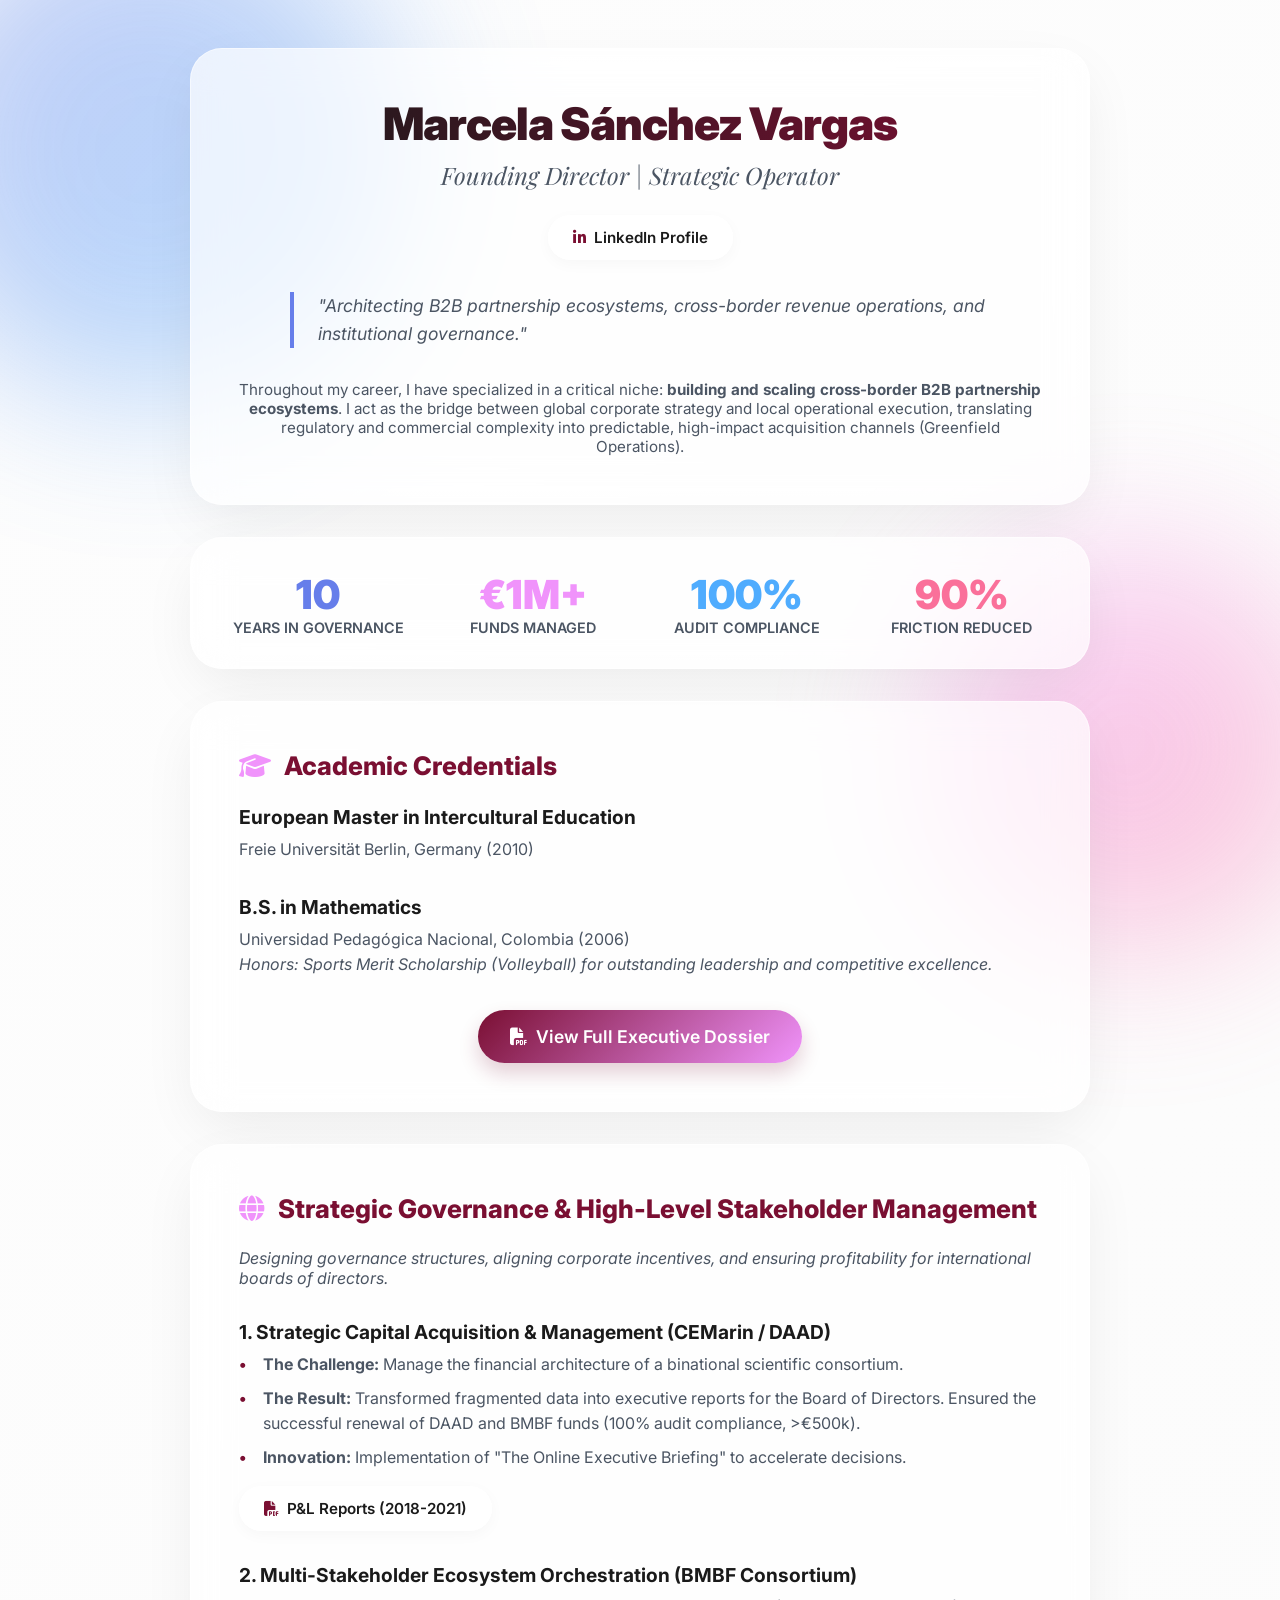
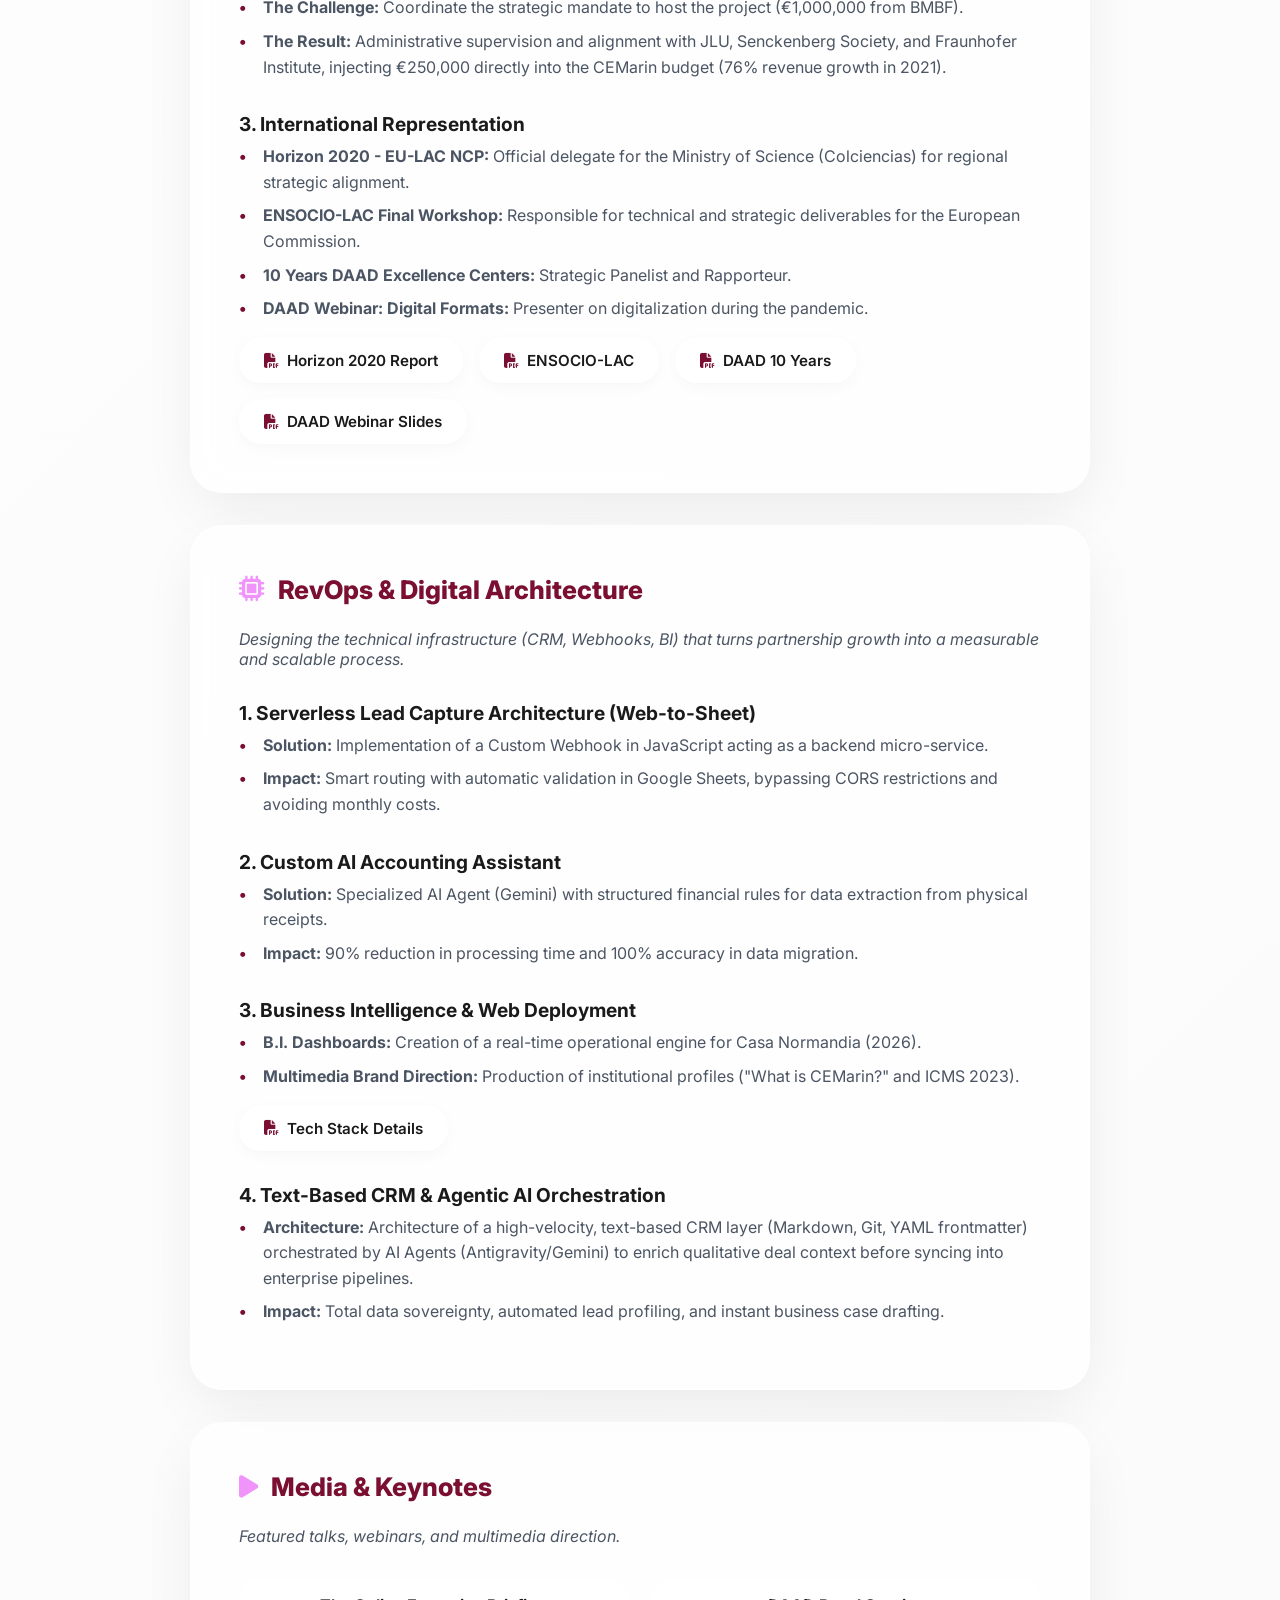
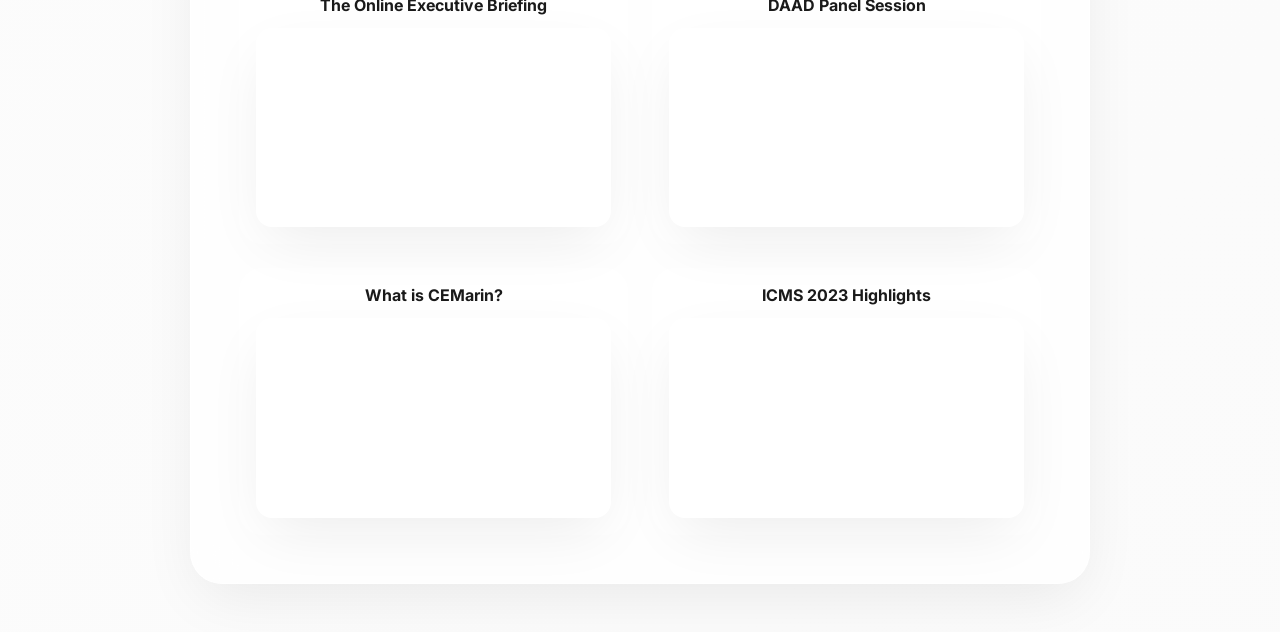
==== portfolio.html @ 1ca141f6 "Update portfolio content (CRM, funds, intro) and add vcard footer" ====
<!DOCTYPE html>
<html lang="en">
<head>
    <meta charset="UTF-8">
    <meta name="viewport" content="width=device-width, initial-scale=1.0">
    <title>Executive Portfolio | Marcela Sánchez Vargas</title>
    <!-- Fonts -->
    <link rel="preconnect" href="https://fonts.googleapis.com">
    <link rel="preconnect" href="https://fonts.gstatic.com" crossorigin>
    <link href="https://fonts.googleapis.com/css2?family=Inter:wght@300;400;600;800;900&family=Playfair+Display:ital,wght@0,600;1,600&display=swap" rel="stylesheet">
    <!-- Font Awesome -->
    <link rel="stylesheet" href="https://cdnjs.cloudflare.com/ajax/libs/font-awesome/6.4.0/css/all.min.css">
    
    <style>
        :root {
            --gpmf-burgundy: #7A0F32;
            --gamma-purple: #667eea;
            --gamma-blue: #4facfe;
            --gamma-pink: #f093fb;
            --gamma-orange: #fa709a;
            --gamma-green: #30cfd0;
            --gray-50: #fafafa;
            --gray-100: #f5f5f5;
            --gray-300: #d1d5db;
            --gray-600: #4b5563;
            --gray-900: #1a1a1a;
            
            --shadow-soft: 0 20px 60px -10px rgba(0, 0, 0, 0.08);
            --shadow-hover: 0 30px 80px -15px rgba(0, 0, 0, 0.15);
            --radius-card: 2rem;
            --radius-btn: 9999px;
            --transition-fluid: all 0.4s cubic-bezier(0.4, 0, 0.2, 1);
        }

        * { margin: 0; padding: 0; box-sizing: border-box; }

        body {
            font-family: 'Inter', sans-serif;
            background-color: var(--gray-50);
            background: linear-gradient(-45deg, #f5f5f5, #ebebeb, #fafafa, #fdfdfd);
            background-size: 400% 400%;
            animation: gradientBG 15s ease infinite;
            color: var(--gray-900);
            min-height: 100vh;
            display: flex;
            align-items: center;
            justify-content: center;
            padding: 3rem 1rem;
            position: relative;
            overflow-x: hidden;
        }

        @keyframes gradientBG {
            0% { background-position: 0% 50%; }
            50% { background-position: 100% 50%; }
            100% { background-position: 0% 50%; }
        }

        .blob {
            position: fixed;
            filter: blur(80px);
            z-index: 0;
            opacity: 0.4;
            border-radius: 50%;
            animation: float 8s cubic-bezier(0.4, 0, 0.2, 1) infinite;
        }
        .blob-1 {
            width: 500px; height: 500px;
            background: linear-gradient(135deg, var(--gamma-purple), var(--gamma-blue));
            top: -100px; left: -100px;
        }
        .blob-2 {
            width: 400px; height: 400px;
            background: linear-gradient(135deg, var(--gamma-pink), var(--gamma-orange));
            bottom: -50px; right: -50px;
            animation-delay: 2s;
        }

        @keyframes float {
            0% { transform: translate(0, 0) scale(1); }
            33% { transform: translate(30px, -50px) scale(1.1); }
            66% { transform: translate(-20px, 20px) scale(0.9); }
            100% { transform: translate(0, 0) scale(1); }
        }

        .dossier-container {
            position: relative;
            z-index: 10;
            width: 100%;
            max-width: 900px;
            display: flex;
            flex-direction: column;
            gap: 2rem;
        }

        .glass-card {
            background: rgba(255, 255, 255, 0.7);
            backdrop-filter: blur(20px);
            -webkit-backdrop-filter: blur(20px);
            border: 1px solid rgba(255, 255, 255, 0.5);
            border-radius: var(--radius-card);
            padding: 3rem;
            box-shadow: var(--shadow-soft);
            transition: var(--transition-fluid);
        }
        .glass-card:hover {
            transform: translateY(-5px);
            box-shadow: var(--shadow-hover);
        }

        .header-card {
            text-align: center;
        }

        .name {
            font-size: 2.8rem;
            font-weight: 900;
            letter-spacing: -1px;
            background: linear-gradient(to right, var(--gray-900), var(--gpmf-burgundy));
            -webkit-background-clip: text;
            -webkit-text-fill-color: transparent;
            margin-bottom: 0.5rem;
        }

        .role {
            font-family: 'Playfair Display', serif;
            font-size: 1.5rem;
            color: var(--gray-600);
            font-style: italic;
            margin-bottom: 1.5rem;
        }

        .quote {
            font-size: 1.1rem;
            color: var(--gray-600);
            font-style: italic;
            border-left: 4px solid var(--gamma-purple);
            padding-left: 1.5rem;
            margin: 2rem auto;
            max-width: 700px;
            text-align: left;
            line-height: 1.6;
        }

        .section-title {
            font-size: 1.6rem;
            font-weight: 800;
            color: var(--gpmf-burgundy);
            margin-bottom: 1.5rem;
            display: flex;
            align-items: center;
            gap: 0.8rem;
        }
        
        .section-title i {
            color: var(--gamma-pink);
        }

        .content-group {
            margin-bottom: 2rem;
        }
        
        .content-group:last-child {
            margin-bottom: 0;
        }

        .content-group h3 {
            font-size: 1.2rem;
            font-weight: 700;
            color: var(--gray-900);
            margin-bottom: 0.5rem;
        }

        .content-group p {
            color: var(--gray-600);
            line-height: 1.6;
            margin-bottom: 1rem;
        }

        .content-group ul {
            list-style: none;
            margin-bottom: 1rem;
        }

        .content-group ul li {
            position: relative;
            padding-left: 1.5rem;
            margin-bottom: 0.5rem;
            color: var(--gray-600);
            line-height: 1.6;
        }

        .content-group ul li::before {
            content: '•';
            color: var(--gpmf-burgundy);
            font-weight: bold;
            position: absolute;
            left: 0;
        }

        .btn-group {
            display: flex;
            flex-wrap: wrap;
            gap: 1rem;
            margin-top: 1rem;
        }

        .btn-action {
            display: inline-flex;
            align-items: center;
            justify-content: center;
            gap: 0.5rem;
            padding: 0.75rem 1.5rem;
            background: rgba(255, 255, 255, 0.8);
            border: 1px solid rgba(255, 255, 255, 0.6);
            border-radius: var(--radius-btn);
            color: var(--gray-900);
            text-decoration: none;
            font-weight: 600;
            font-size: 0.95rem;
            transition: var(--transition-fluid);
            box-shadow: 0 4px 15px rgba(0,0,0,0.03);
            cursor: pointer;
        }

        .btn-action i {
            color: var(--gpmf-burgundy);
        }

        .btn-action:hover {
            transform: translateY(-3px);
            box-shadow: 0 10px 20px -5px rgba(0,0,0,0.1);
            background: white;
            color: var(--gpmf-burgundy);
        }

        .btn-primary {
            background: linear-gradient(135deg, var(--gpmf-burgundy), var(--gamma-pink));
            color: white !important;
            border: none;
            padding: 1rem 2rem;
            font-size: 1.1rem;
            box-shadow: 0 10px 20px rgba(122, 15, 50, 0.2);
            margin: 0 auto;
            display: inline-flex;
        }
        
        .btn-primary i {
            color: white !important;
        }

        .btn-primary:hover {
            box-shadow: 0 20px 40px rgba(122, 15, 50, 0.3);
            transform: translateY(-5px) scale(1.02);
        }
        
        .cta-container {
            text-align: center;
            margin-top: 2rem;
        }

        .video-container {
            position: relative;
            padding-bottom: 56.25%; /* 16:9 */
            height: 0;
            overflow: hidden;
            border-radius: 1rem;
            box-shadow: var(--shadow-soft);
        }

        .video-container iframe {
            position: absolute;
            top: 0;
            left: 0;
            width: 100%;
            height: 100%;
            border: 0;
        }

        @media (max-width: 768px) {
            .glass-card { padding: 2rem; }
            .name { font-size: 2.2rem; }
            .btn-group { flex-direction: column; }
            .btn-action { width: 100%; }
        }
    </style>
</head>
<body>

    <div class="blob blob-1"></div>
    <div class="blob blob-2"></div>

    <main class="dossier-container">
        
        <!-- Header -->
        <section class="glass-card header-card fade-in-up">
            <h1 class="name">Marcela Sánchez Vargas</h1>
            <p class="role">Founding Director | Strategic Operator</p>
            <div class="btn-group" style="justify-content: center; margin-bottom: 1rem;">
                <a href="https://www.linkedin.com/in/marcelasanchezintercultural" target="_blank" class="btn-action"><i class="fa-brands fa-linkedin-in"></i> LinkedIn Profile</a>
            </div>
            
            <div class="quote">
                "Architecting B2B partnership ecosystems, cross-border revenue operations, and institutional governance."
            </div>
            <p style="color: var(--gray-600); font-size: 0.95rem;">
                Throughout my career, I have specialized in a critical niche: <strong>building and scaling cross-border B2B partnership ecosystems</strong>. I act as the bridge between global corporate strategy and local operational execution, translating regulatory and commercial complexity into predictable, high-impact acquisition channels (Greenfield Operations).
            </p>
        </section>

        <!-- KPI Metrics (WOW Factor) -->
        <section class="glass-card fade-in-up delay-1" style="display: grid; grid-template-columns: repeat(auto-fit, minmax(150px, 1fr)); gap: 1.5rem; text-align: center; padding: 2rem;">
            <div>
                <div class="counter" data-target="10" style="font-size: 2.5rem; font-weight: 900; color: var(--gamma-purple);">0</div>
                <div style="font-size: 0.9rem; color: var(--gray-600); font-weight: 600; text-transform: uppercase;">Years in Governance</div>
            </div>
            <div>
                <div class="counter" data-target="1" data-prefix="€" data-suffix="M+" style="font-size: 2.5rem; font-weight: 900; color: var(--gamma-pink);">0</div>
                <div style="font-size: 0.9rem; color: var(--gray-600); font-weight: 600; text-transform: uppercase;">Funds Managed</div>
            </div>
            <div>
                <div class="counter" data-target="100" data-suffix="%" style="font-size: 2.5rem; font-weight: 900; color: var(--gamma-blue);">0</div>
                <div style="font-size: 0.9rem; color: var(--gray-600); font-weight: 600; text-transform: uppercase;">Audit Compliance</div>
            </div>
            <div>
                <div class="counter" data-target="90" data-suffix="%" style="font-size: 2.5rem; font-weight: 900; color: var(--gamma-orange);">0</div>
                <div style="font-size: 0.9rem; color: var(--gray-600); font-weight: 600; text-transform: uppercase;">Friction Reduced</div>
            </div>
        </section>



        <!-- Academic Credentials -->
        <section class="glass-card fade-in-up delay-1">
            <h2 class="section-title"><i class="fa-solid fa-graduation-cap"></i> Academic Credentials</h2>
            <div class="content-group">
                <h3>European Master in Intercultural Education</h3>
                <p>Freie Universität Berlin, Germany (2010)</p>
            </div>
            <div class="content-group">
                <h3>B.S. in Mathematics</h3>
                <p>Universidad Pedagógica Nacional, Colombia (2006) <br>
                <em>Honors: Sports Merit Scholarship (Volleyball) for outstanding leadership and competitive excellence.</em></p>
            </div>

            <div class="cta-container">
                <a href="assets/dossier/msv/index-portfolio-msv.pdf" target="_blank" class="btn-action btn-primary">
                    <i class="fa-solid fa-file-pdf"></i> View Full Executive Dossier
                </a>
            </div>
        </section>

        <!-- Strategic Governance & Science Diplomacy -->
        <section class="glass-card fade-in-up delay-2">
            <h2 class="section-title"><i class="fa-solid fa-globe"></i> Strategic Governance & High-Level Stakeholder Management</h2>
            <p style="color: var(--gray-600); margin-bottom: 2rem; font-style: italic;">Designing governance structures, aligning corporate incentives, and ensuring profitability for international boards of directors.</p>
            
            <div class="content-group">
                <h3>1. Strategic Capital Acquisition & Management (CEMarin / DAAD)</h3>
                <ul>
                    <li><strong>The Challenge:</strong> Manage the financial architecture of a binational scientific consortium.</li>
                    <li><strong>The Result:</strong> Transformed fragmented data into executive reports for the Board of Directors. Ensured the successful renewal of DAAD and BMBF funds (100% audit compliance, >€500k).</li>
                    <li><strong>Innovation:</strong> Implementation of "The Online Executive Briefing" to accelerate decisions.</li>
                </ul>
                <div class="btn-group">
                    <a href="assets/dossier/msv/cemarin-annual-report-2018.pdf" target="_blank" class="btn-action"><i class="fa-solid fa-file-pdf"></i> P&L Reports (2018-2021)</a>
                </div>
            </div>

            <div class="content-group">
                <h3>2. Multi-Stakeholder Ecosystem Orchestration (BMBF Consortium)</h3>
                <ul>
                    <li><strong>The Challenge:</strong> Coordinate the strategic mandate to host the project (€1,000,000 from BMBF).</li>
                    <li><strong>The Result:</strong> Administrative supervision and alignment with JLU, Senckenberg Society, and Fraunhofer Institute, injecting €250,000 directly into the CEMarin budget (76% revenue growth in 2021).</li>
                </ul>
            </div>

            <div class="content-group">
                <h3>3. International Representation</h3>
                <ul>
                    <li><strong>Horizon 2020 - EU-LAC NCP:</strong> Official delegate for the Ministry of Science (Colciencias) for regional strategic alignment.</li>
                    <li><strong>ENSOCIO-LAC Final Workshop:</strong> Responsible for technical and strategic deliverables for the European Commission.</li>
                    <li><strong>10 Years DAAD Excellence Centers:</strong> Strategic Panelist and Rapporteur.</li>
                    <li><strong>DAAD Webinar: Digital Formats:</strong> Presenter on digitalization during the pandemic.</li>
                </ul>
                <div class="btn-group">
                    <a href="assets/dossier/msv/horizon2020-eu-lac-ncp.pdf" target="_blank" class="btn-action"><i class="fa-solid fa-file-pdf"></i> Horizon 2020 Report</a>
                    <a href="assets/dossier/msv/ensocio-lac-workshop.pdf" target="_blank" class="btn-action"><i class="fa-solid fa-file-pdf"></i> ENSOCIO-LAC</a>
                    <a href="assets/dossier/msv/daad-10-years-excellence.pdf" target="_blank" class="btn-action"><i class="fa-solid fa-file-pdf"></i> DAAD 10 Years</a>
                    <a href="assets/dossier/msv/daad-digital-webinar-2020.pdf" target="_blank" class="btn-action"><i class="fa-solid fa-file-pdf"></i> DAAD Webinar Slides</a>
                </div>
            </div>
        </section>

        <!-- RevOps & Digital Architecture -->
        <section class="glass-card fade-in-up delay-3">
            <h2 class="section-title"><i class="fa-solid fa-microchip"></i> RevOps & Digital Architecture</h2>
            <p style="color: var(--gray-600); margin-bottom: 2rem; font-style: italic;">Designing the technical infrastructure (CRM, Webhooks, BI) that turns partnership growth into a measurable and scalable process.</p>

            <div class="content-group">
                <h3>1. Serverless Lead Capture Architecture (Web-to-Sheet)</h3>
                <ul>
                    <li><strong>Solution:</strong> Implementation of a Custom Webhook in JavaScript acting as a backend micro-service.</li>
                    <li><strong>Impact:</strong> Smart routing with automatic validation in Google Sheets, bypassing CORS restrictions and avoiding monthly costs.</li>
                </ul>
            </div>

            <div class="content-group">
                <h3>2. Custom AI Accounting Assistant</h3>
                <ul>
                    <li><strong>Solution:</strong> Specialized AI Agent (Gemini) with structured financial rules for data extraction from physical receipts.</li>
                    <li><strong>Impact:</strong> 90% reduction in processing time and 100% accuracy in data migration.</li>
                </ul>
            </div>
            
            <div class="content-group">
                <h3>3. Business Intelligence & Web Deployment</h3>
                <ul>
                    <li><strong>B.I. Dashboards:</strong> Creation of a real-time operational engine for Casa Normandia (2026).</li>
                    <li><strong>Multimedia Brand Direction:</strong> Production of institutional profiles ("What is CEMarin?" and ICMS 2023).</li>
                </ul>
                <div class="btn-group">
                    <a href="assets/dossier/msv/revops-tech-stack-msv.pdf" target="_blank" class="btn-action"><i class="fa-solid fa-file-pdf"></i> Tech Stack Details</a>
                </div>
            </div>

            <div class="content-group">
                <h3>4. Text-Based CRM & Agentic AI Orchestration</h3>
                <ul>
                    <li><strong>Architecture:</strong> Architecture of a high-velocity, text-based CRM layer (Markdown, Git, YAML frontmatter) orchestrated by AI Agents (Antigravity/Gemini) to enrich qualitative deal context before syncing into enterprise pipelines.</li>
                    <li><strong>Impact:</strong> Total data sovereignty, automated lead profiling, and instant business case drafting.</li>
                </ul>
            </div>
        </section>

        <!-- Media & Keynotes Playlist -->
        <section class="glass-card fade-in-up delay-4">
            <h2 class="section-title"><i class="fa-solid fa-play"></i> Media & Keynotes</h2>
            <p style="color: var(--gray-600); margin-bottom: 2rem; font-style: italic;">Featured talks, webinars, and multimedia direction.</p>
            
            <div style="display: grid; grid-template-columns: repeat(auto-fit, minmax(300px, 1fr)); gap: 1.5rem;">
                
                <!-- Video 1 -->
                <div style="background: rgba(255,255,255,0.5); border-radius: 1.5rem; padding: 1rem; border: 1px solid rgba(255,255,255,0.8);">
                    <h3 style="font-size: 1rem; color: var(--gray-900); margin-bottom: 0.8rem; text-align: center;">The Online Executive Briefing</h3>
                    <div class="video-container">
                        <iframe src="https://www.youtube-nocookie.com/embed/zGBTeqfVP98?rel=0" title="The Online Executive Briefing" allowfullscreen></iframe>
                    </div>
                </div>

                <!-- Video 2 -->
                <div style="background: rgba(255,255,255,0.5); border-radius: 1.5rem; padding: 1rem; border: 1px solid rgba(255,255,255,0.8);">
                    <h3 style="font-size: 1rem; color: var(--gray-900); margin-bottom: 0.8rem; text-align: center;">DAAD Panel Session</h3>
                    <div class="video-container">
                        <iframe src="https://www.youtube-nocookie.com/embed/7Uved4kraSE?rel=0" title="DAAD Panel Session" allowfullscreen></iframe>
                    </div>
                </div>

                <!-- Video 3 -->
                <div style="background: rgba(255,255,255,0.5); border-radius: 1.5rem; padding: 1rem; border: 1px solid rgba(255,255,255,0.8);">
                    <h3 style="font-size: 1rem; color: var(--gray-900); margin-bottom: 0.8rem; text-align: center;">What is CEMarin?</h3>
                    <div class="video-container">
                        <iframe src="https://www.youtube-nocookie.com/embed/K30yVPsH-Xo?rel=0" title="What is CEMarin?" allowfullscreen></iframe>
                    </div>
                </div>

                <!-- Video 4 -->
                <div style="background: rgba(255,255,255,0.5); border-radius: 1.5rem; padding: 1rem; border: 1px solid rgba(255,255,255,0.8);">
                    <h3 style="font-size: 1rem; color: var(--gray-900); margin-bottom: 0.8rem; text-align: center;">ICMS 2023 Highlights</h3>
                    <div class="video-container">
                        <iframe src="https://www.youtube-nocookie.com/embed/gxY5IxukcOg?rel=0" title="ICMS 2023 Highlights" allowfullscreen></iframe>
                    </div>
                </div>

            </div>
        </section>

    </main>

    <script>
        const observer = new IntersectionObserver((entries) => {
            entries.forEach(entry => {
                if (entry.isIntersecting) {
                    entry.target.style.opacity = "1";
                    entry.target.style.transform = "translateY(0)";
                    
                    // Trigger counters if they exist in this card
                    const counters = entry.target.querySelectorAll('.counter');
                    counters.forEach(counter => {
                        if(counter.innerText === '0') {
                            const updateCount = () => {
                                const target = +counter.getAttribute('data-target');
                                const prefix = counter.getAttribute('data-prefix') || '';
                                const suffix = counter.getAttribute('data-suffix') || '';
                                const count = +counter.innerText.replace(/[^0-9]/g, '');
                                const inc = target / 40; 

                                if (count < target) {
                                    counter.innerText = prefix + Math.ceil(count + inc) + suffix;
                                    setTimeout(updateCount, 40);
                                } else {
                                    counter.innerText = prefix + target + suffix;
                                }
                            };
                            updateCount();
                        }
                    });
                }
            });
        }, { threshold: 0.1 });

        document.querySelectorAll('.glass-card').forEach((el, index) => {
            el.style.opacity = "0";
            el.style.transform = "translateY(30px)";
            el.style.transition = `all 0.8s cubic-bezier(0.4, 0, 0.2, 1) ${index * 0.1}s`;
            observer.observe(el);
        });
    </script>
</body>
</html>
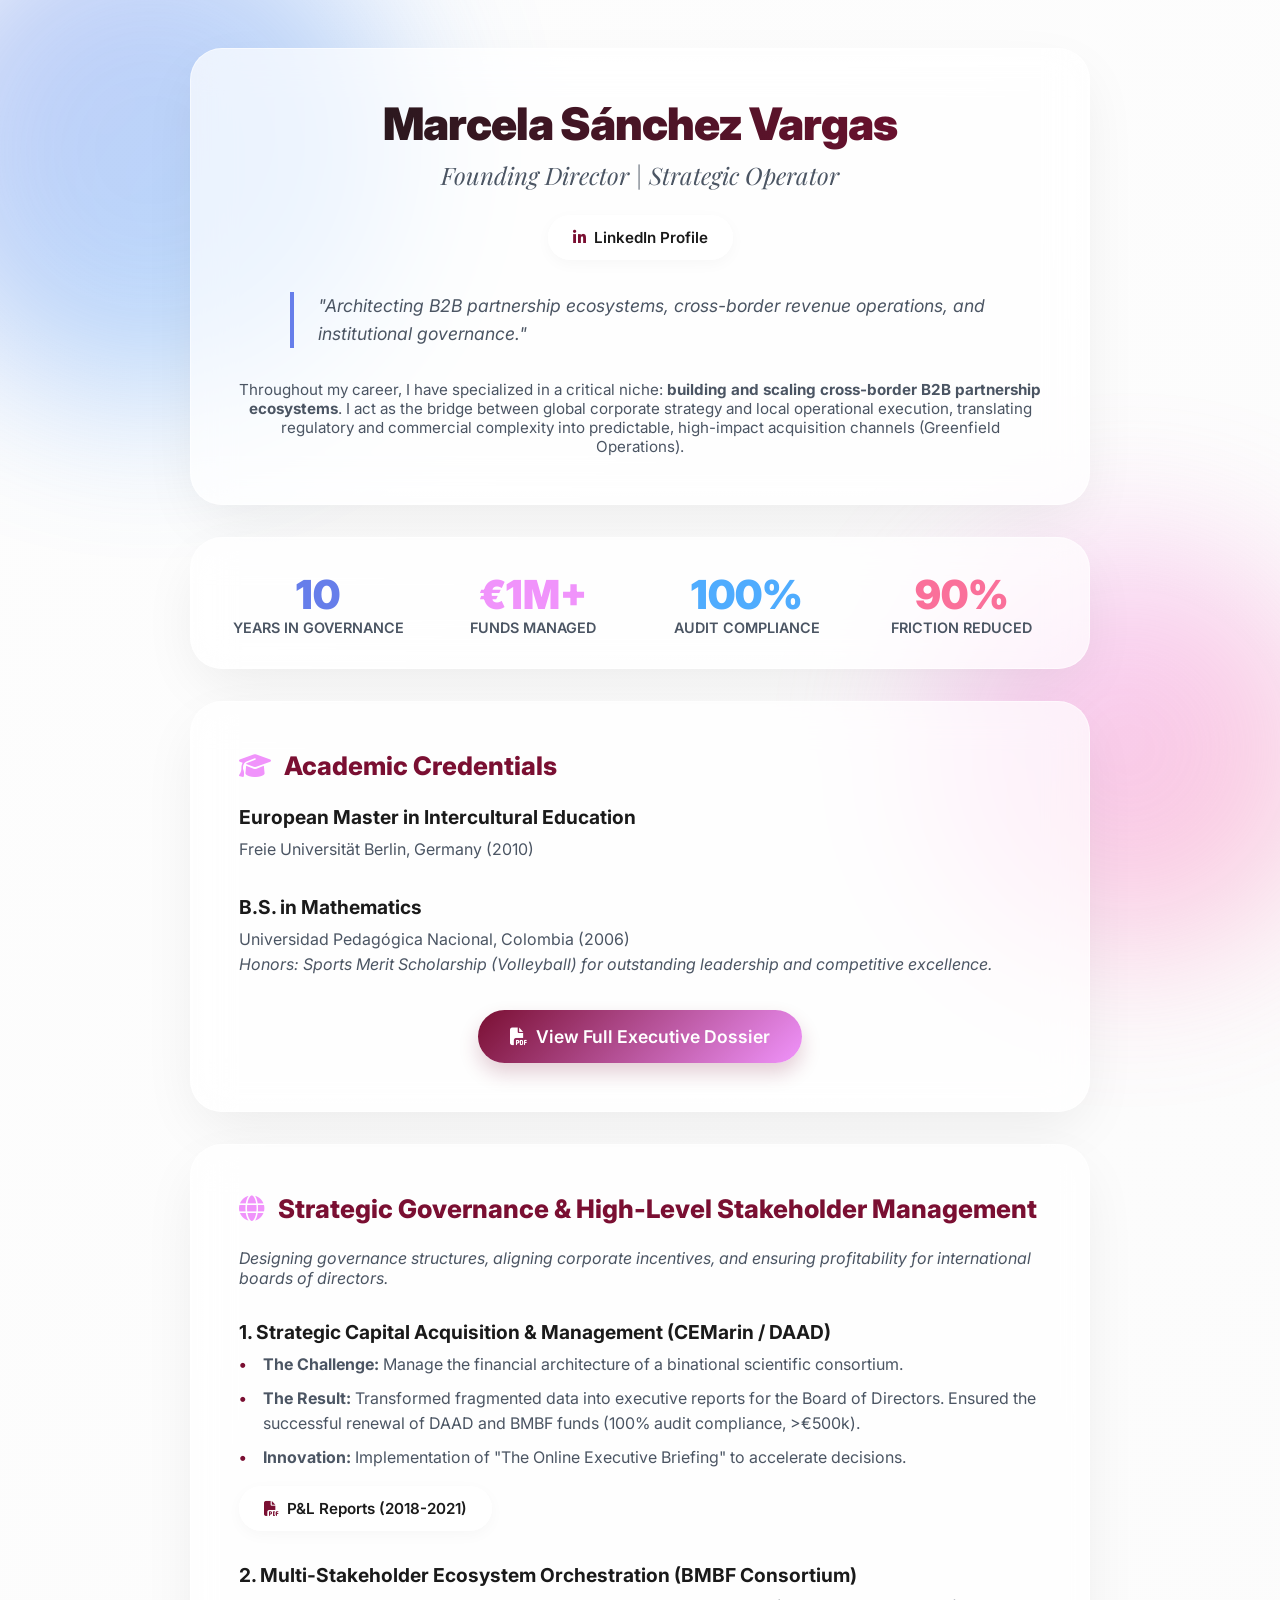
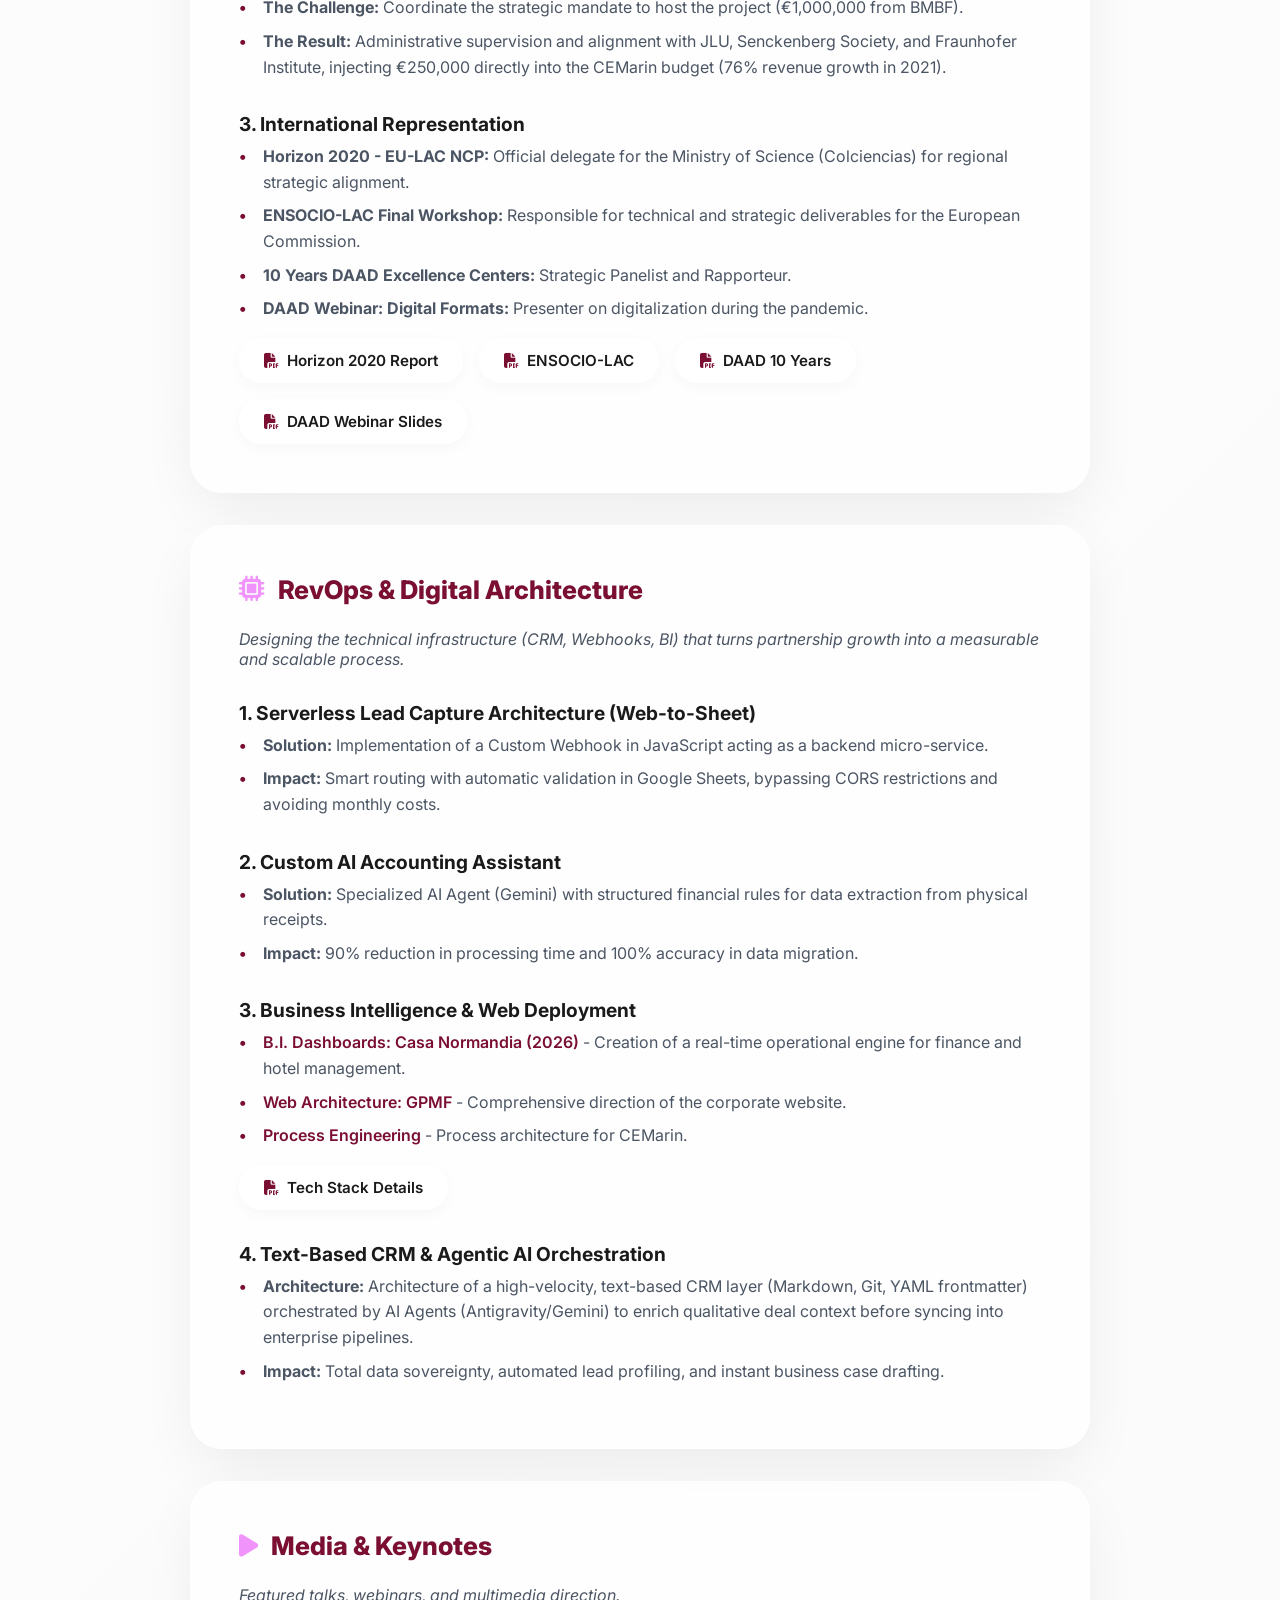
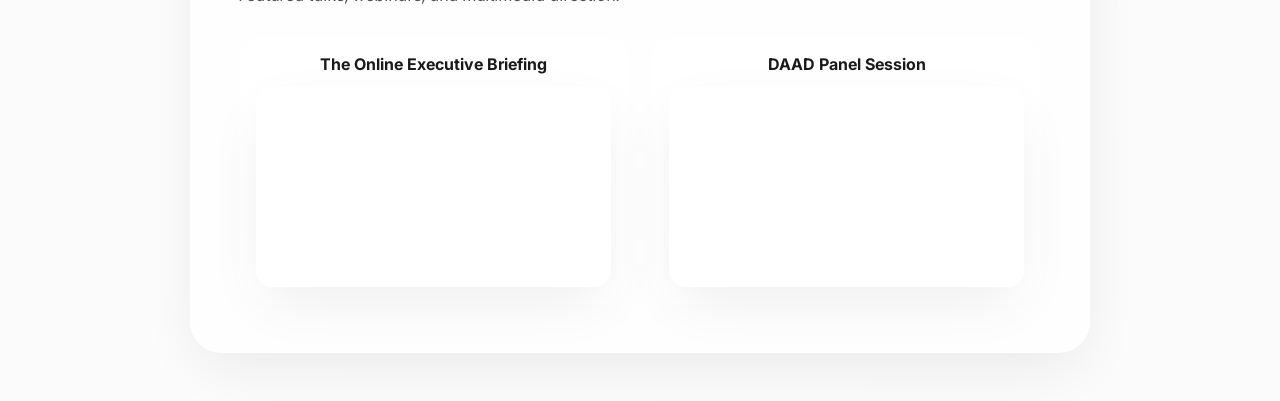
==== commit c943b707: "Remove CEMarin videos and format links in HTML portfolio" ====
--- a/portfolio.html
+++ b/portfolio.html
@@ -416,8 +416,9 @@
             <div class="content-group">
                 <h3>3. Business Intelligence & Web Deployment</h3>
                 <ul>
-                    <li><strong>B.I. Dashboards:</strong> Creation of a real-time operational engine for Casa Normandia (2026).</li>
-                    <li><strong>Multimedia Brand Direction:</strong> Production of institutional profiles ("What is CEMarin?" and ICMS 2023).</li>
+                    <li><a href="#" style="color: var(--gpmf-burgundy); font-weight: 600; text-decoration: none;">B.I. Dashboards: Casa Normandia (2026)</a> - Creation of a real-time operational engine for finance and hotel management.</li>
+                    <li><a href="https://globalpartnerships.github.io/GPMF-WEBSITE/index.html" target="_blank" style="color: var(--gpmf-burgundy); font-weight: 600; text-decoration: none;">Web Architecture: GPMF</a> - Comprehensive direction of the corporate website.</li>
+                    <li><a href="https://www.behance.net/gallery/197422131/CEMARIN-Processes-Design-Consultancy" target="_blank" style="color: var(--gpmf-burgundy); font-weight: 600; text-decoration: none;">Process Engineering</a> - Process architecture for CEMarin.</li>
                 </ul>
                 <div class="btn-group">
                     <a href="assets/dossier/msv/revops-tech-stack-msv.pdf" target="_blank" class="btn-action"><i class="fa-solid fa-file-pdf"></i> Tech Stack Details</a>
@@ -453,22 +454,6 @@
                     <h3 style="font-size: 1rem; color: var(--gray-900); margin-bottom: 0.8rem; text-align: center;">DAAD Panel Session</h3>
                     <div class="video-container">
                         <iframe src="https://www.youtube-nocookie.com/embed/7Uved4kraSE?rel=0" title="DAAD Panel Session" allowfullscreen></iframe>
-                    </div>
-                </div>
-
-                <!-- Video 3 -->
-                <div style="background: rgba(255,255,255,0.5); border-radius: 1.5rem; padding: 1rem; border: 1px solid rgba(255,255,255,0.8);">
-                    <h3 style="font-size: 1rem; color: var(--gray-900); margin-bottom: 0.8rem; text-align: center;">What is CEMarin?</h3>
-                    <div class="video-container">
-                        <iframe src="https://www.youtube-nocookie.com/embed/K30yVPsH-Xo?rel=0" title="What is CEMarin?" allowfullscreen></iframe>
-                    </div>
-                </div>
-
-                <!-- Video 4 -->
-                <div style="background: rgba(255,255,255,0.5); border-radius: 1.5rem; padding: 1rem; border: 1px solid rgba(255,255,255,0.8);">
-                    <h3 style="font-size: 1rem; color: var(--gray-900); margin-bottom: 0.8rem; text-align: center;">ICMS 2023 Highlights</h3>
-                    <div class="video-container">
-                        <iframe src="https://www.youtube-nocookie.com/embed/gxY5IxukcOg?rel=0" title="ICMS 2023 Highlights" allowfullscreen></iframe>
                     </div>
                 </div>
 
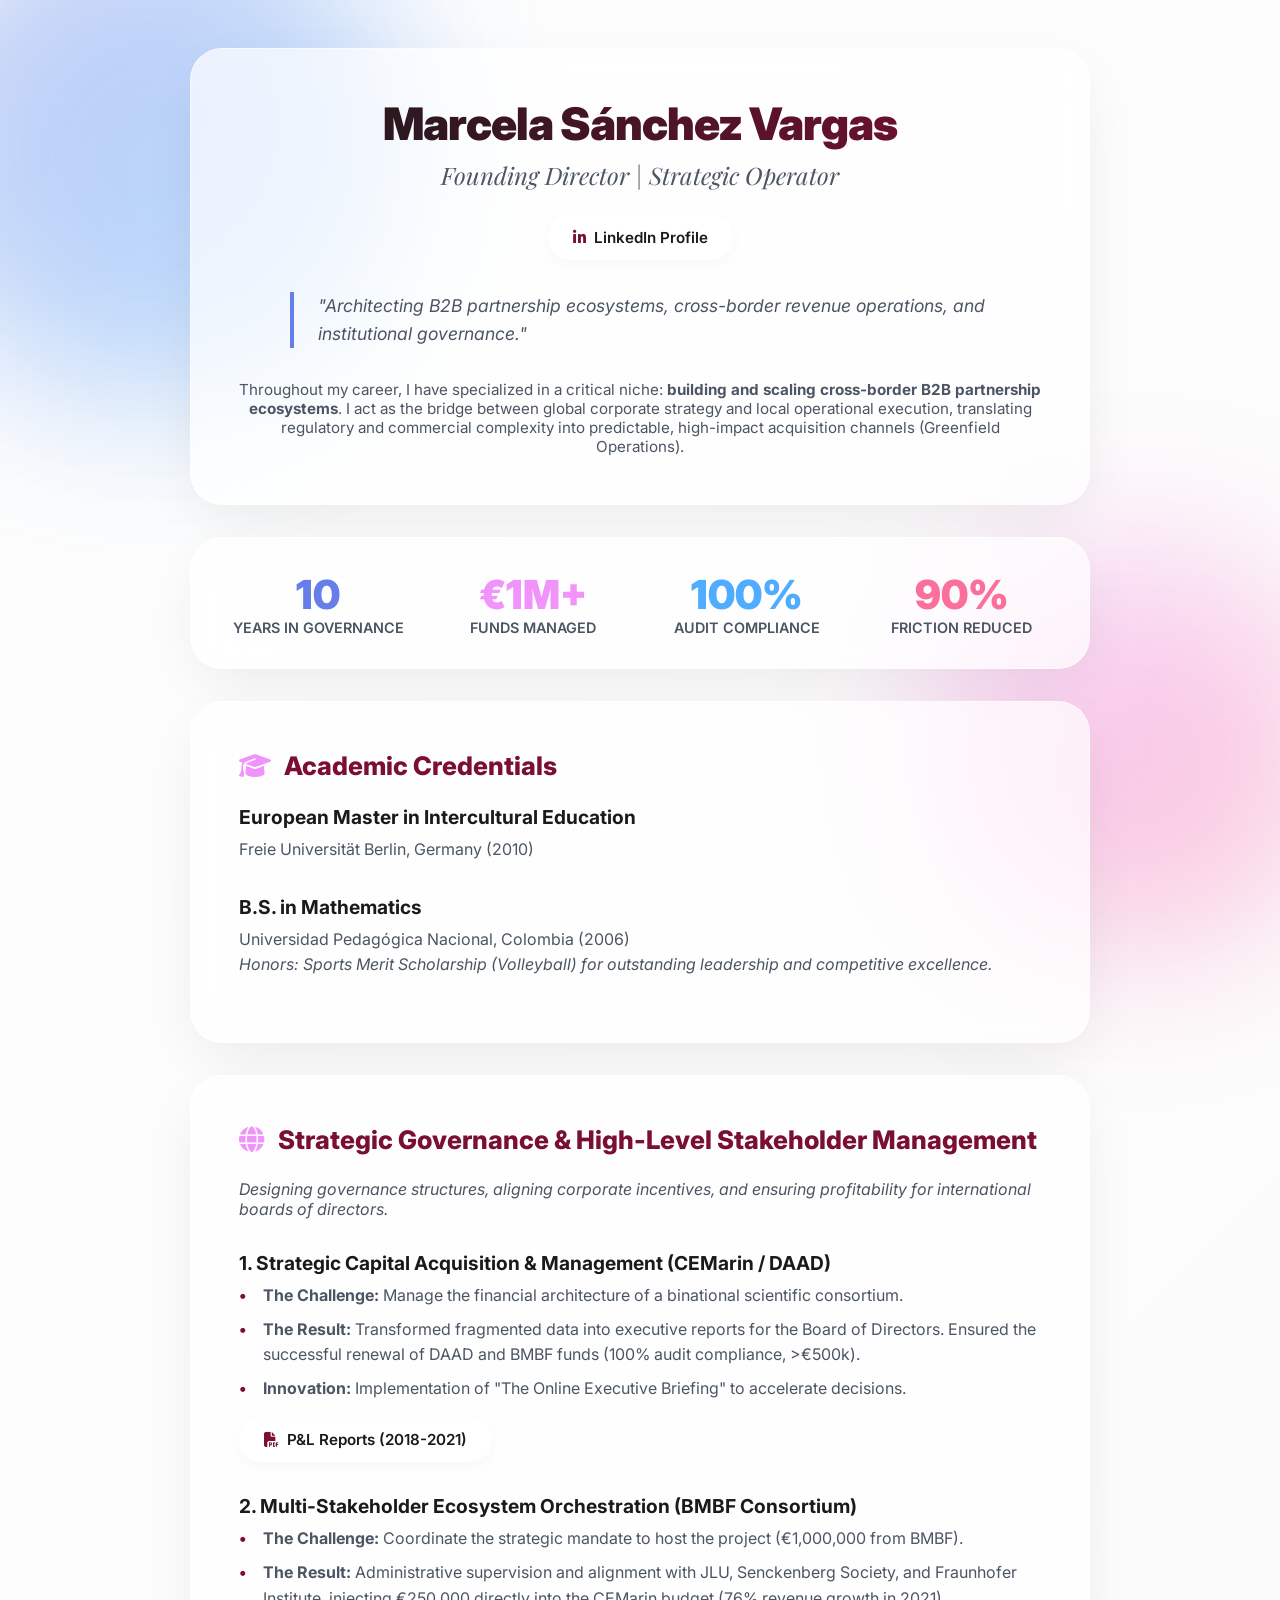
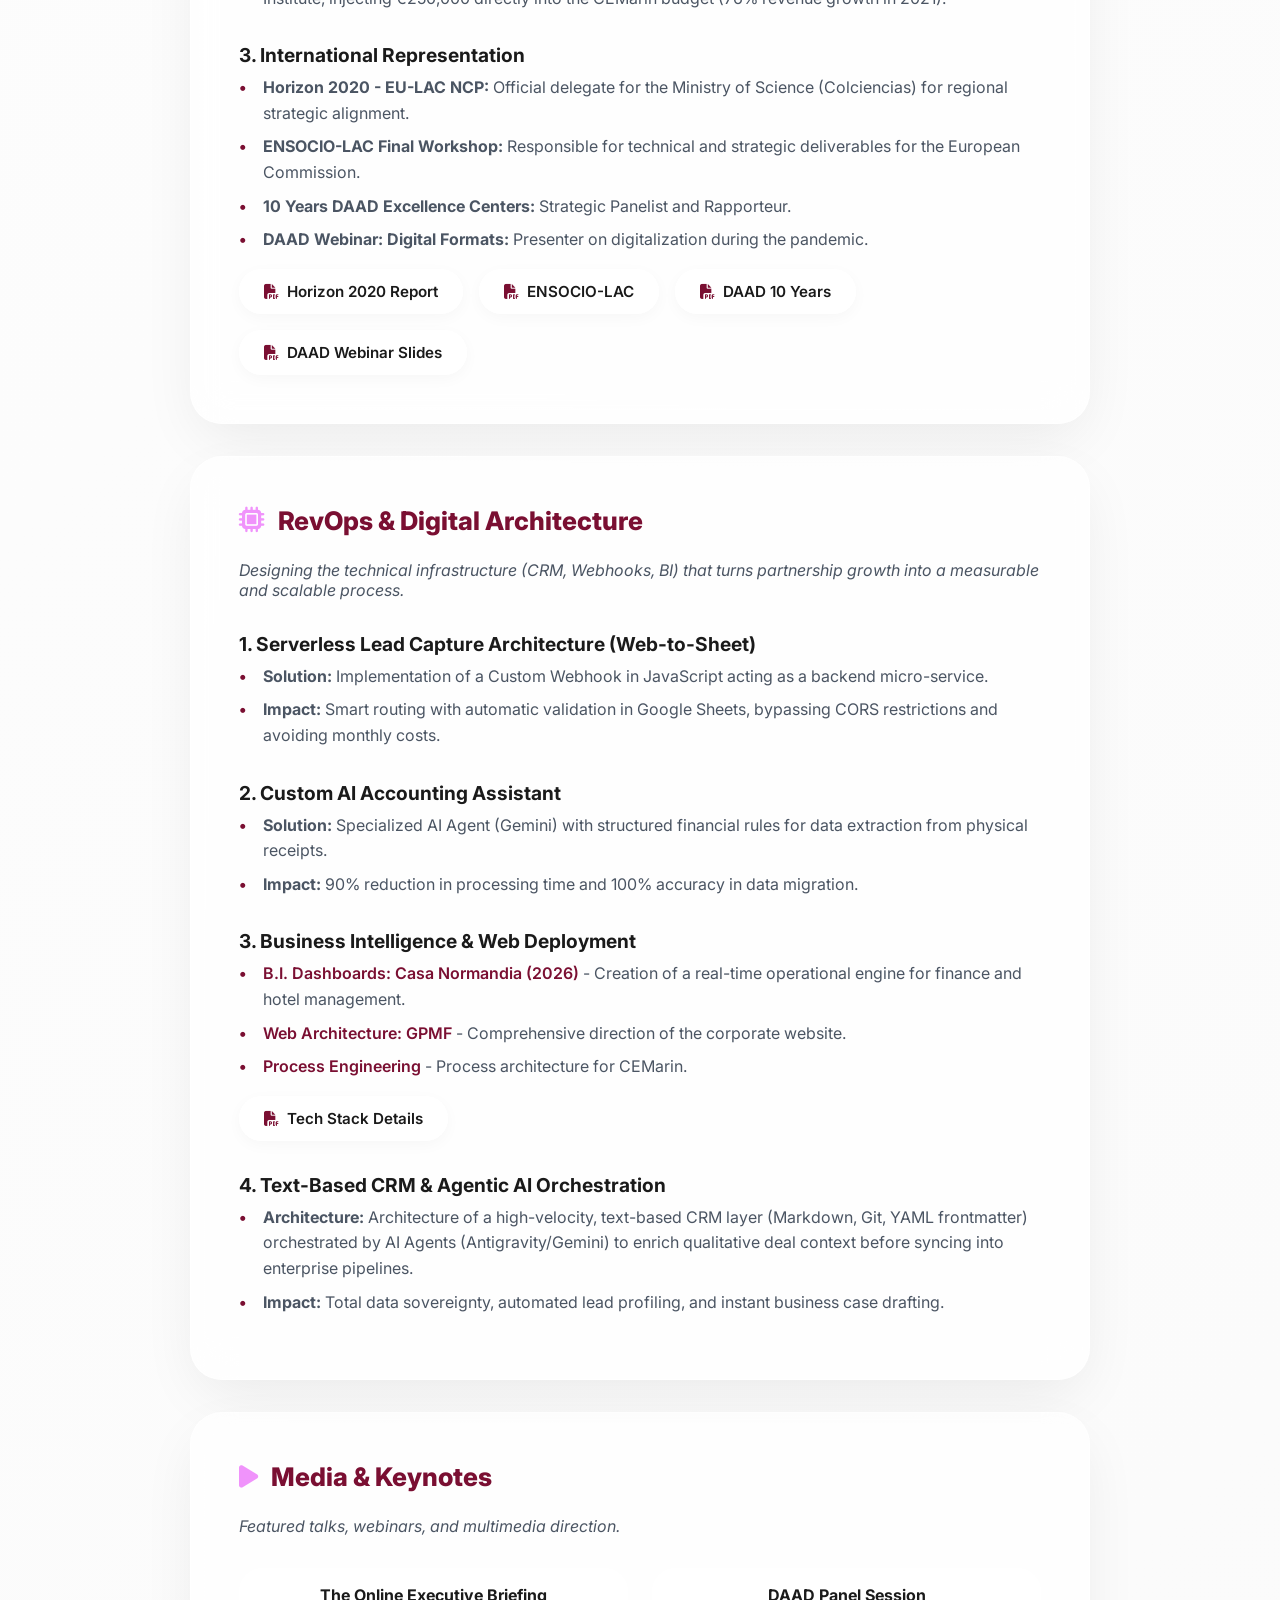
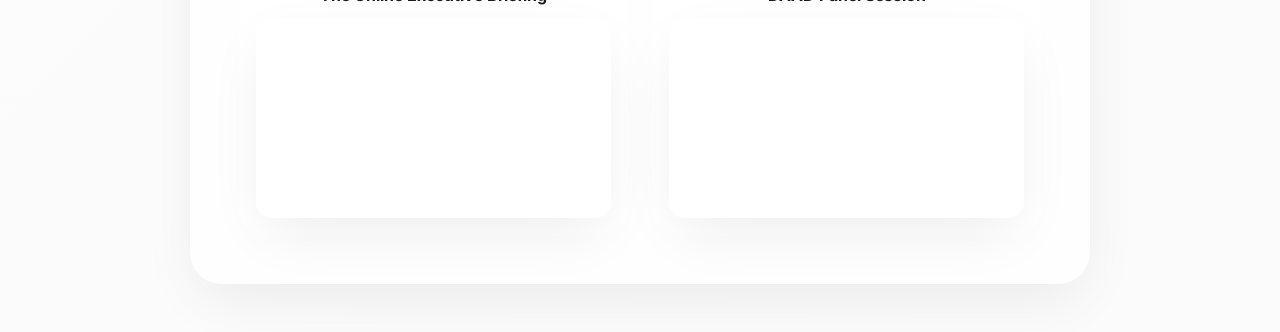
==== commit da79ba31: "Remove View Full Executive Dossier button" ====
--- a/portfolio.html
+++ b/portfolio.html
@@ -343,11 +343,7 @@
                 <em>Honors: Sports Merit Scholarship (Volleyball) for outstanding leadership and competitive excellence.</em></p>
             </div>
 
-            <div class="cta-container">
-                <a href="assets/dossier/msv/index-portfolio-msv.pdf" target="_blank" class="btn-action btn-primary">
-                    <i class="fa-solid fa-file-pdf"></i> View Full Executive Dossier
-                </a>
-            </div>
+
         </section>
 
         <!-- Strategic Governance & Science Diplomacy -->
@@ -387,7 +383,7 @@
                     <a href="assets/dossier/msv/horizon2020-eu-lac-ncp.pdf" target="_blank" class="btn-action"><i class="fa-solid fa-file-pdf"></i> Horizon 2020 Report</a>
                     <a href="assets/dossier/msv/ensocio-lac-workshop.pdf" target="_blank" class="btn-action"><i class="fa-solid fa-file-pdf"></i> ENSOCIO-LAC</a>
                     <a href="assets/dossier/msv/daad-10-years-excellence.pdf" target="_blank" class="btn-action"><i class="fa-solid fa-file-pdf"></i> DAAD 10 Years</a>
-                    <a href="assets/dossier/msv/daad-digital-webinar-2020.pdf" target="_blank" class="btn-action"><i class="fa-solid fa-file-pdf"></i> DAAD Webinar Slides</a>
+                    <a href="https://static.daad.de/media/daad_de/pdfs_nicht_barrierefrei/infos-services-fuer-hochschulen/expertise-zu-themen-laendern-regionen/research_cooperation_at_cemarin.pdf" target="_blank" class="btn-action"><i class="fa-solid fa-file-pdf"></i> DAAD Webinar Slides</a>
                 </div>
             </div>
         </section>
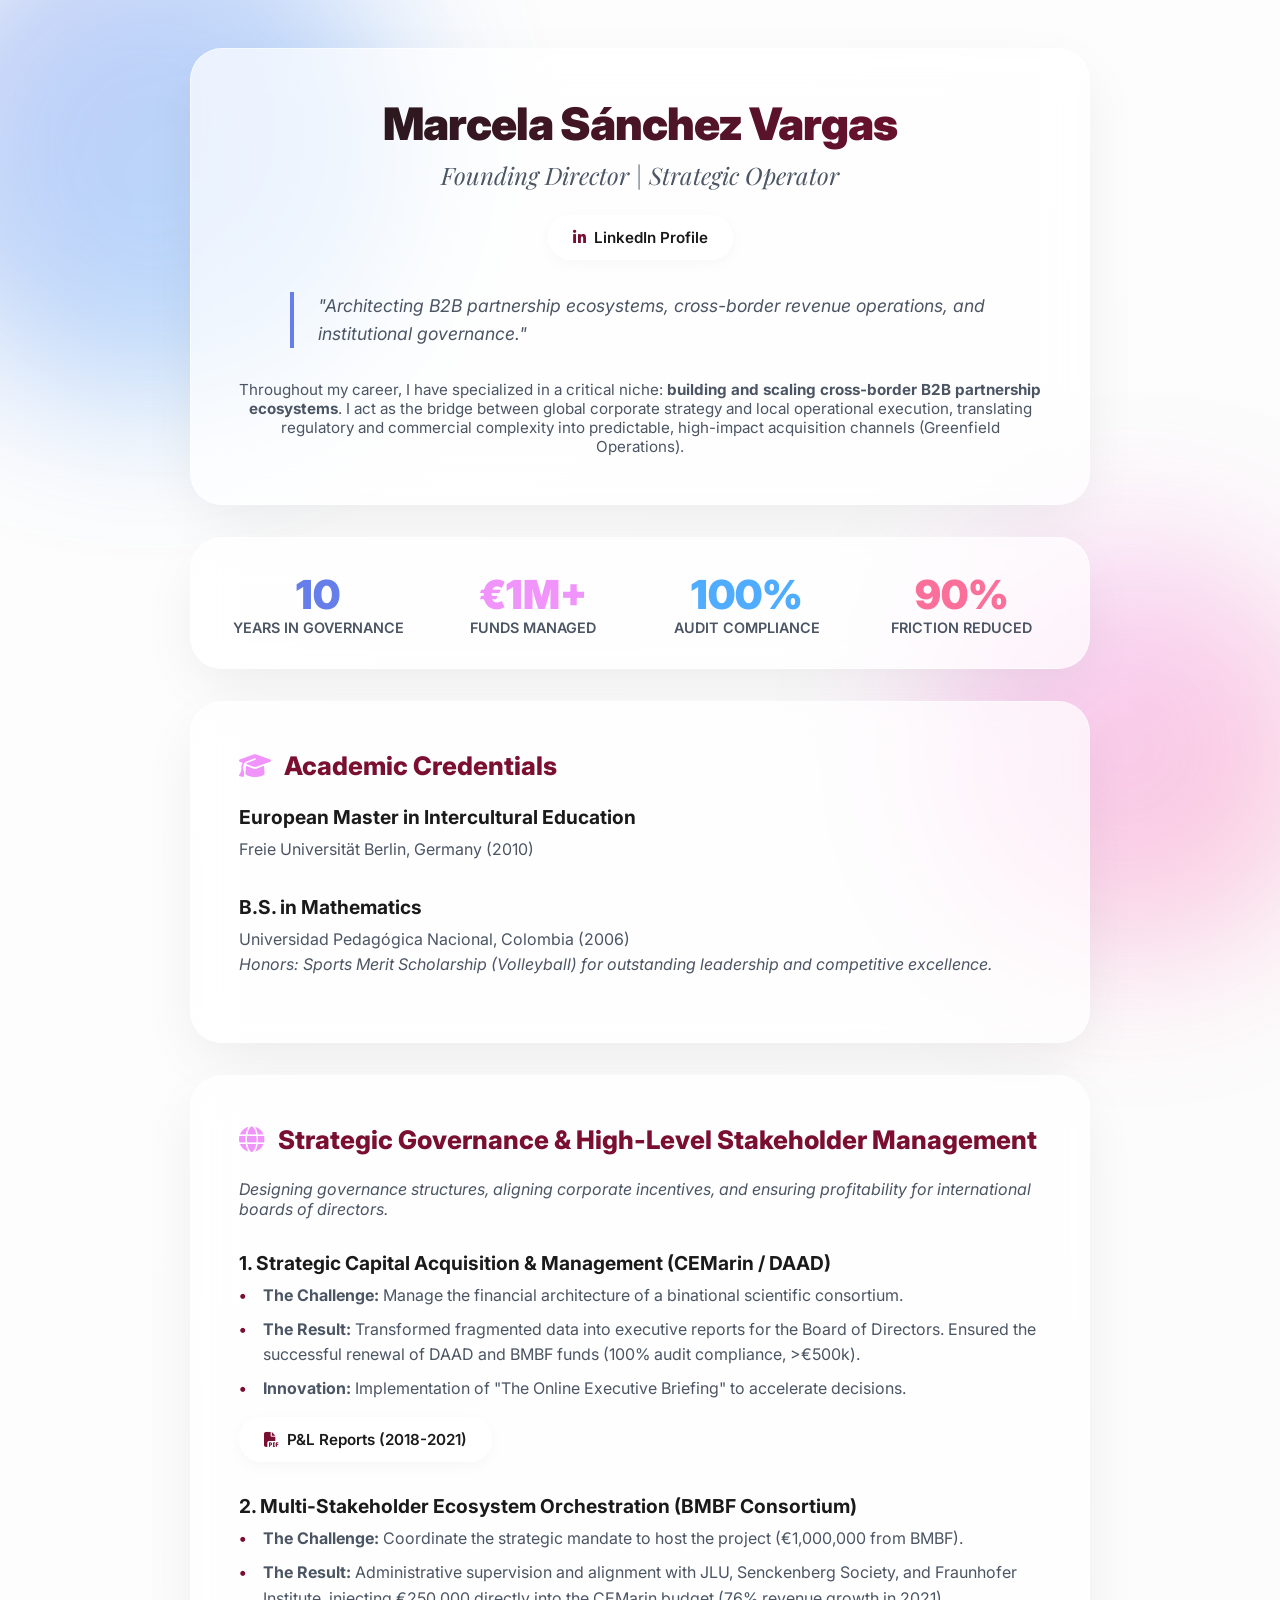
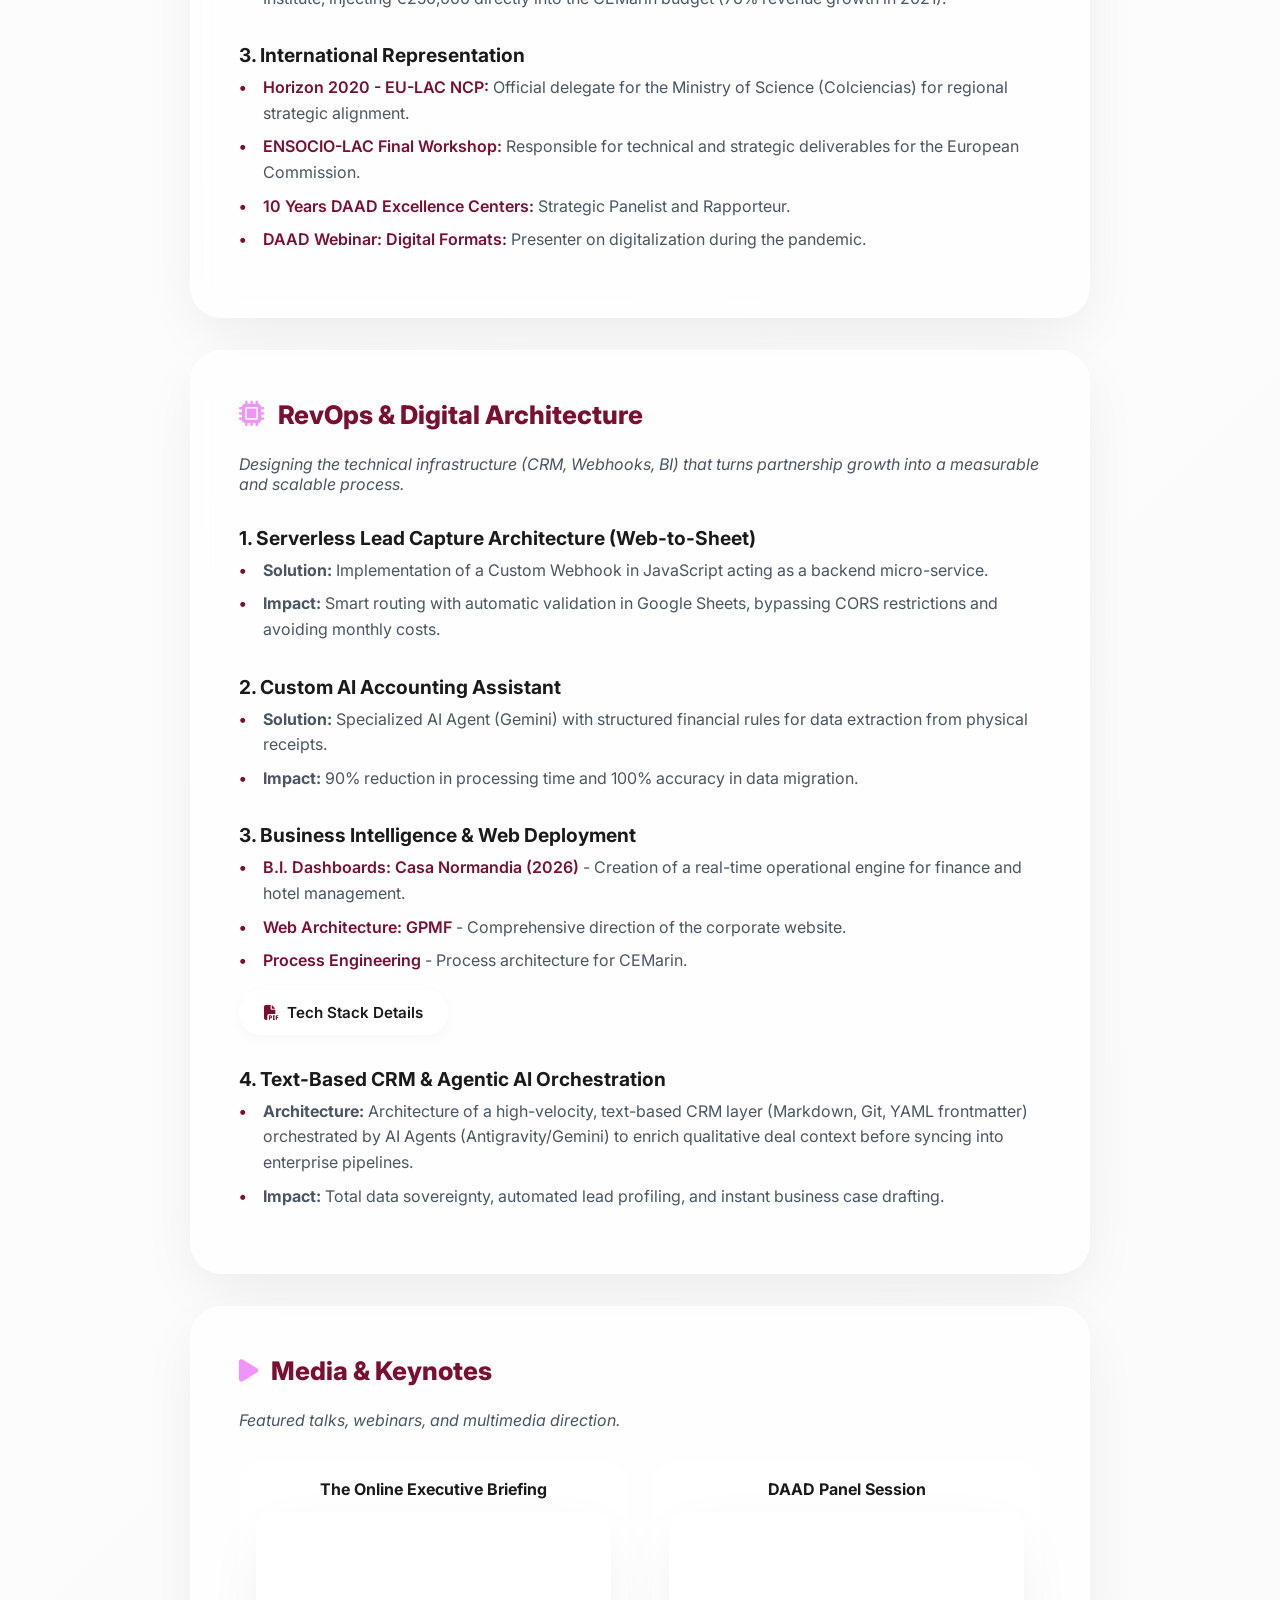
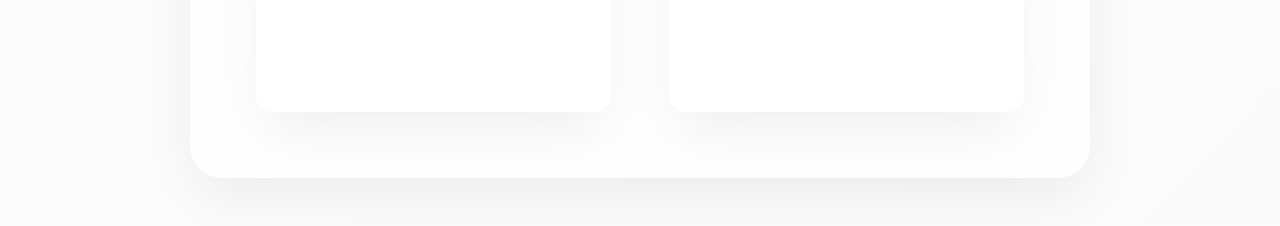
==== commit abf90094: "Streamline International Representation links" ====
--- a/portfolio.html
+++ b/portfolio.html
@@ -374,17 +374,11 @@
             <div class="content-group">
                 <h3>3. International Representation</h3>
                 <ul>
-                    <li><strong>Horizon 2020 - EU-LAC NCP:</strong> Official delegate for the Ministry of Science (Colciencias) for regional strategic alignment.</li>
-                    <li><strong>ENSOCIO-LAC Final Workshop:</strong> Responsible for technical and strategic deliverables for the European Commission.</li>
-                    <li><strong>10 Years DAAD Excellence Centers:</strong> Strategic Panelist and Rapporteur.</li>
-                    <li><strong>DAAD Webinar: Digital Formats:</strong> Presenter on digitalization during the pandemic.</li>
-                </ul>
-                <div class="btn-group">
-                    <a href="assets/dossier/msv/horizon2020-eu-lac-ncp.pdf" target="_blank" class="btn-action"><i class="fa-solid fa-file-pdf"></i> Horizon 2020 Report</a>
-                    <a href="assets/dossier/msv/ensocio-lac-workshop.pdf" target="_blank" class="btn-action"><i class="fa-solid fa-file-pdf"></i> ENSOCIO-LAC</a>
-                    <a href="assets/dossier/msv/daad-10-years-excellence.pdf" target="_blank" class="btn-action"><i class="fa-solid fa-file-pdf"></i> DAAD 10 Years</a>
-                    <a href="https://static.daad.de/media/daad_de/pdfs_nicht_barrierefrei/infos-services-fuer-hochschulen/expertise-zu-themen-laendern-regionen/research_cooperation_at_cemarin.pdf" target="_blank" class="btn-action"><i class="fa-solid fa-file-pdf"></i> DAAD Webinar Slides</a>
-                </div>
+                    <li><a href="assets/dossier/msv/horizon2020-eu-lac-ncp.pdf" target="_blank" style="color: var(--gpmf-burgundy); font-weight: 600; text-decoration: none;">Horizon 2020 - EU-LAC NCP:</a> Official delegate for the Ministry of Science (Colciencias) for regional strategic alignment.</li>
+                    <li><a href="assets/dossier/msv/ensocio-lac-workshop.pdf" target="_blank" style="color: var(--gpmf-burgundy); font-weight: 600; text-decoration: none;">ENSOCIO-LAC Final Workshop:</a> Responsible for technical and strategic deliverables for the European Commission.</li>
+                    <li><a href="assets/dossier/msv/daad-10-years-excellence.pdf" target="_blank" style="color: var(--gpmf-burgundy); font-weight: 600; text-decoration: none;">10 Years DAAD Excellence Centers:</a> Strategic Panelist and Rapporteur.</li>
+                    <li><a href="https://static.daad.de/media/daad_de/pdfs_nicht_barrierefrei/infos-services-fuer-hochschulen/expertise-zu-themen-laendern-regionen/research_cooperation_at_cemarin.pdf" target="_blank" style="color: var(--gpmf-burgundy); font-weight: 600; text-decoration: none;">DAAD Webinar: Digital Formats:</a> Presenter on digitalization during the pandemic.</li>
+                </ul>
             </div>
         </section>
 
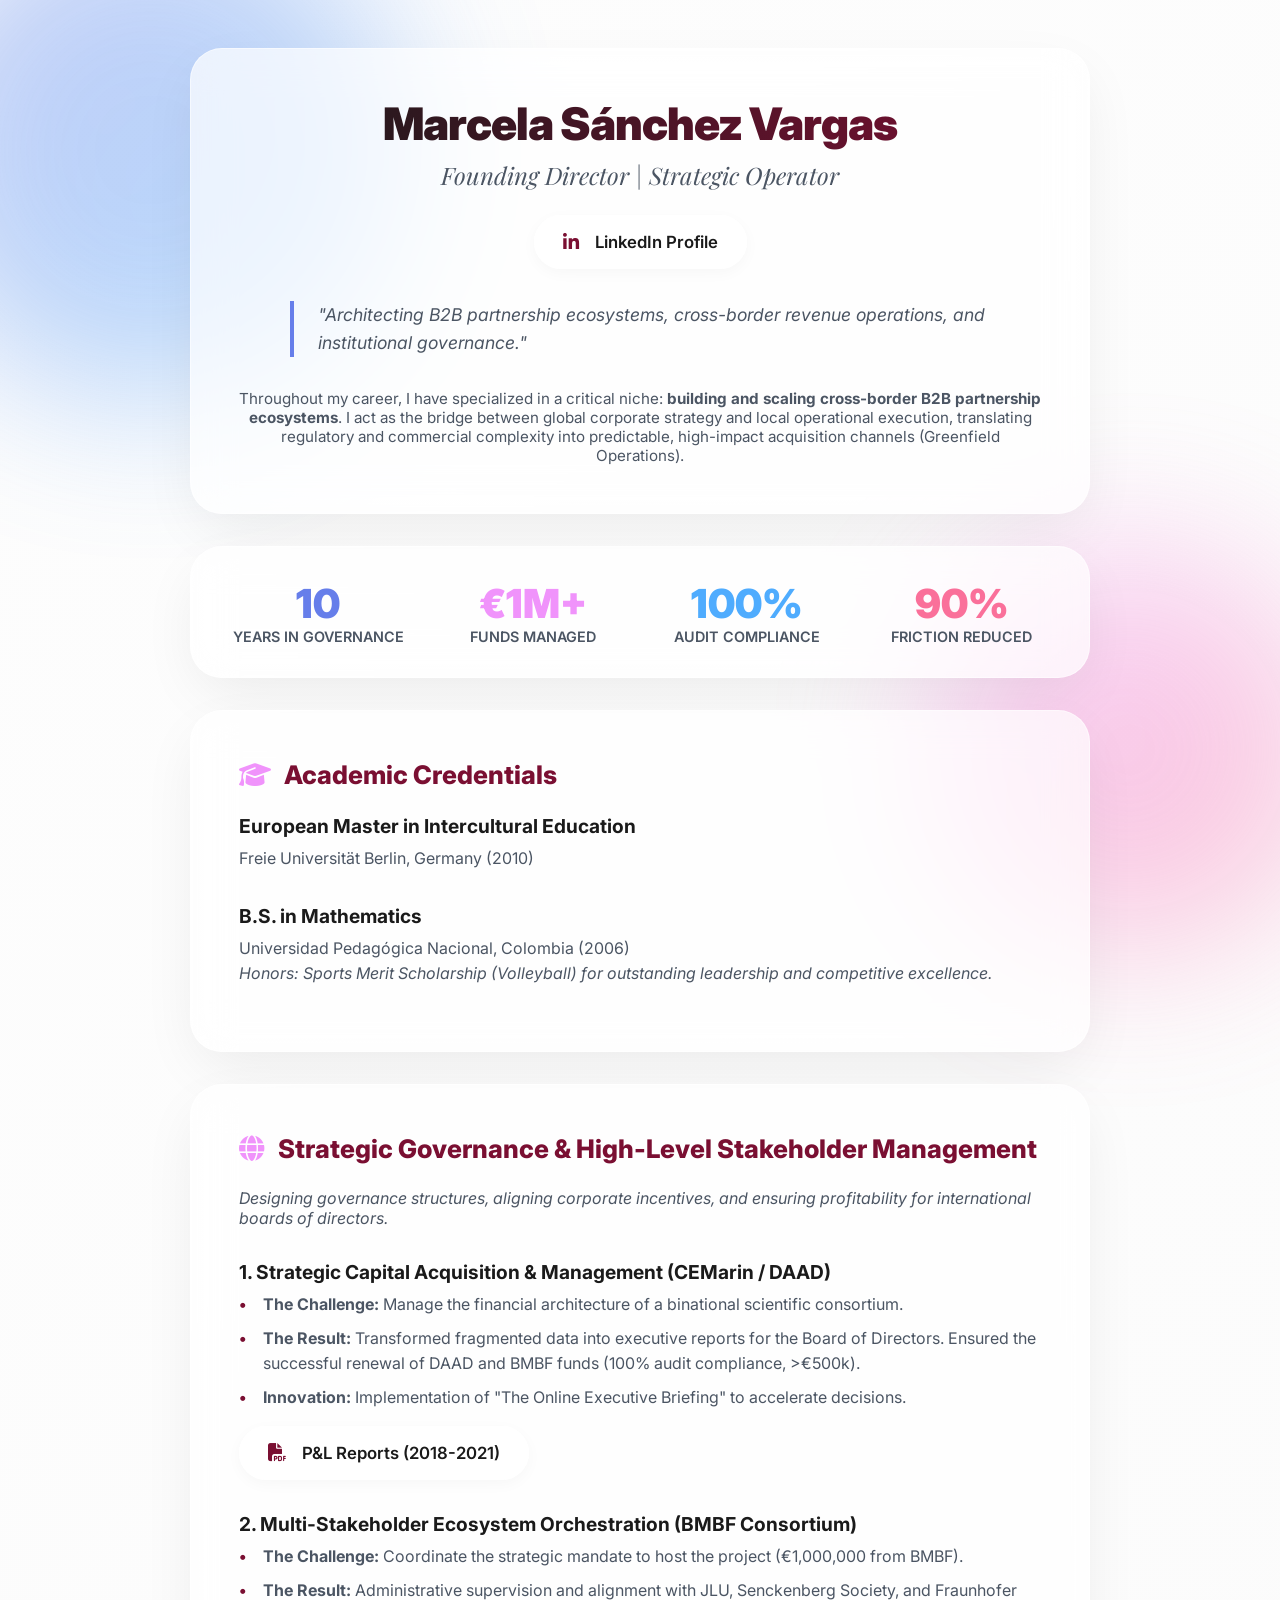
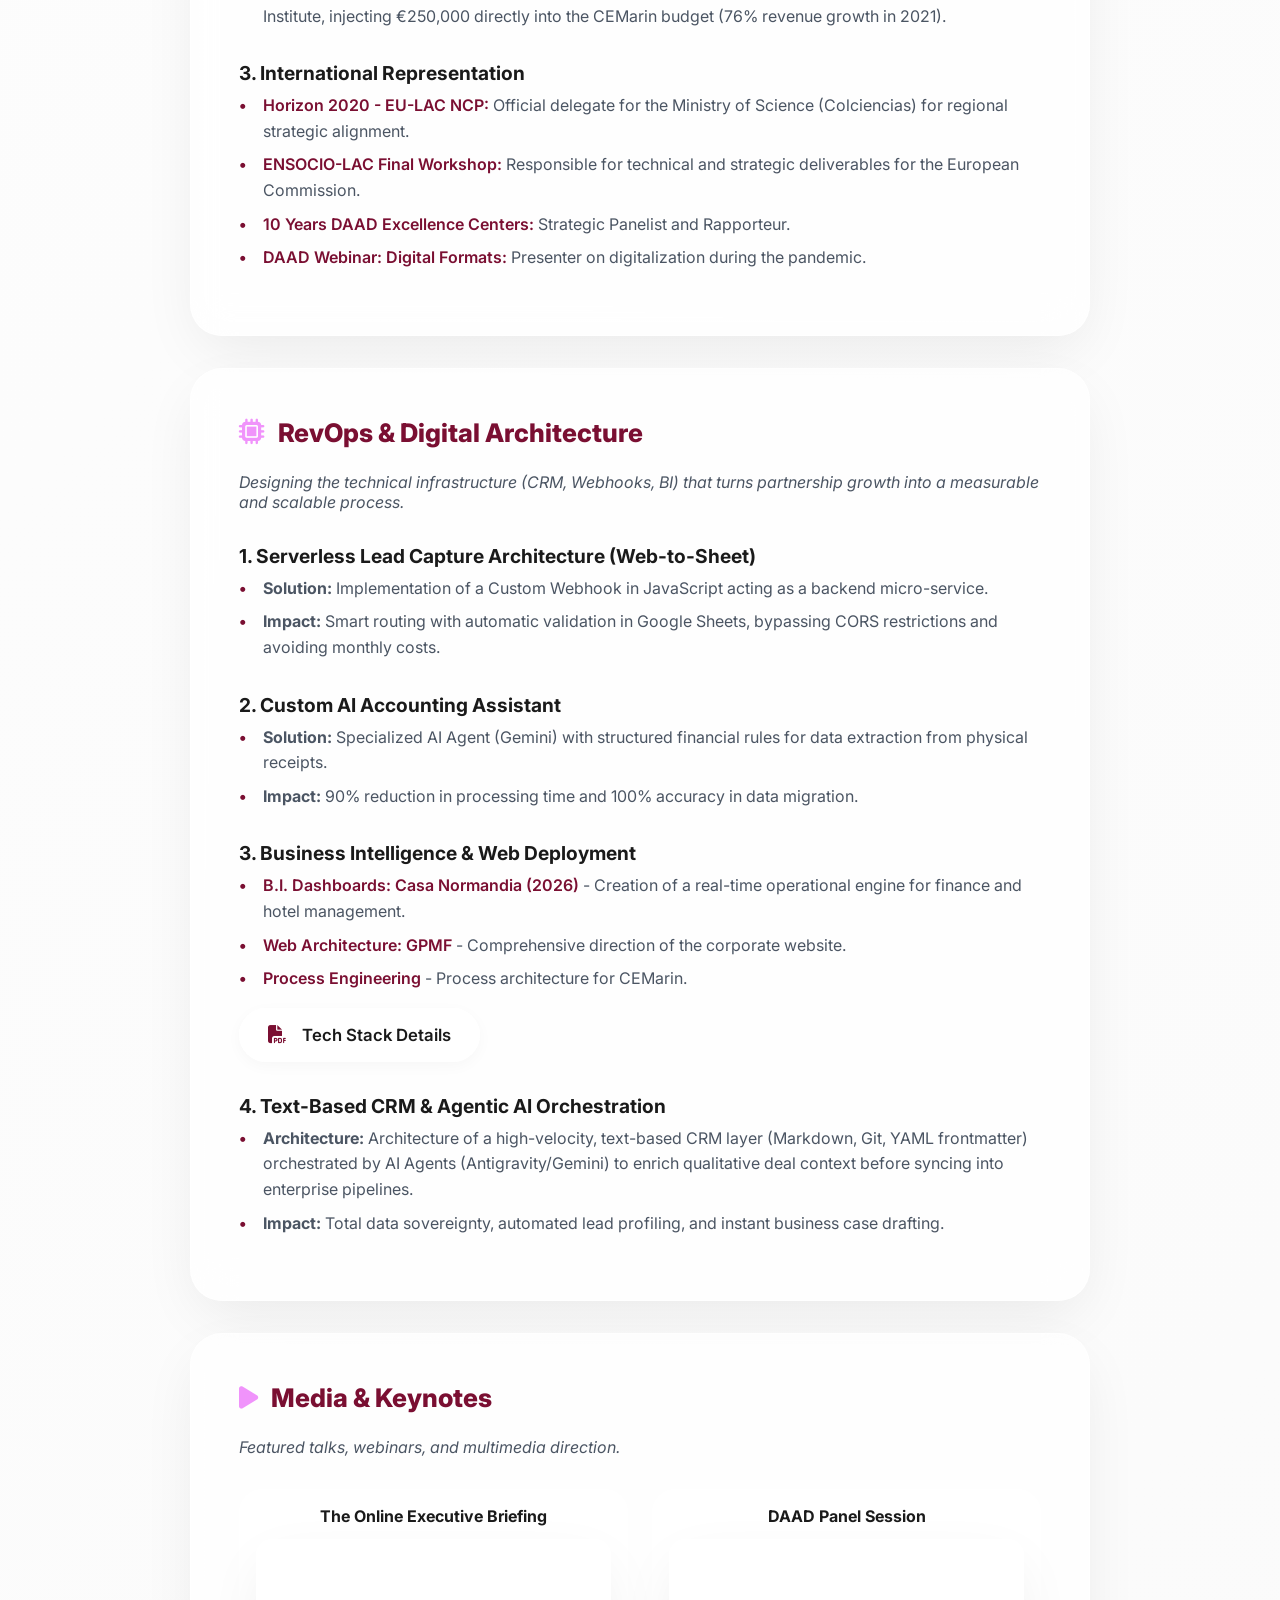
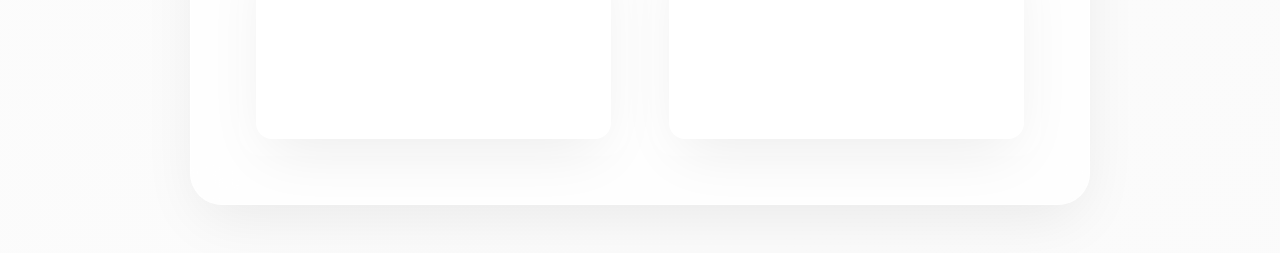
==== commit 3328ca4b: "Enhance btn-action with vcard button styles" ====
--- a/portfolio.html
+++ b/portfolio.html
@@ -209,29 +209,51 @@
             display: inline-flex;
             align-items: center;
             justify-content: center;
-            gap: 0.5rem;
-            padding: 0.75rem 1.5rem;
+            gap: 1rem;
+            padding: 1rem 1.75rem;
             background: rgba(255, 255, 255, 0.8);
             border: 1px solid rgba(255, 255, 255, 0.6);
             border-radius: var(--radius-btn);
             color: var(--gray-900);
             text-decoration: none;
             font-weight: 600;
-            font-size: 0.95rem;
+            font-size: 1.05rem;
             transition: var(--transition-fluid);
             box-shadow: 0 4px 15px rgba(0,0,0,0.03);
             cursor: pointer;
+            position: relative;
+            overflow: hidden;
         }
 
         .btn-action i {
             color: var(--gpmf-burgundy);
+            font-size: 1.15rem;
+            transition: var(--transition-fluid);
+        }
+
+        .btn-action::before {
+            content: '';
+            position: absolute;
+            top: 0; left: 0; width: 100%; height: 100%;
+            background: linear-gradient(120deg, transparent, rgba(255,255,255,0.8), transparent);
+            transform: translateX(-100%);
+            transition: 0.6s;
         }
 
         .btn-action:hover {
-            transform: translateY(-3px);
-            box-shadow: 0 10px 20px -5px rgba(0,0,0,0.1);
+            transform: translateY(-5px) scale(1.02);
+            box-shadow: 0 15px 30px -5px rgba(0,0,0,0.1);
             background: white;
             color: var(--gpmf-burgundy);
+        }
+
+        .btn-action:hover i {
+            transform: scale(1.2);
+            color: var(--gamma-purple);
+        }
+
+        .btn-action:hover::before {
+            transform: translateX(100%);
         }
 
         .btn-primary {
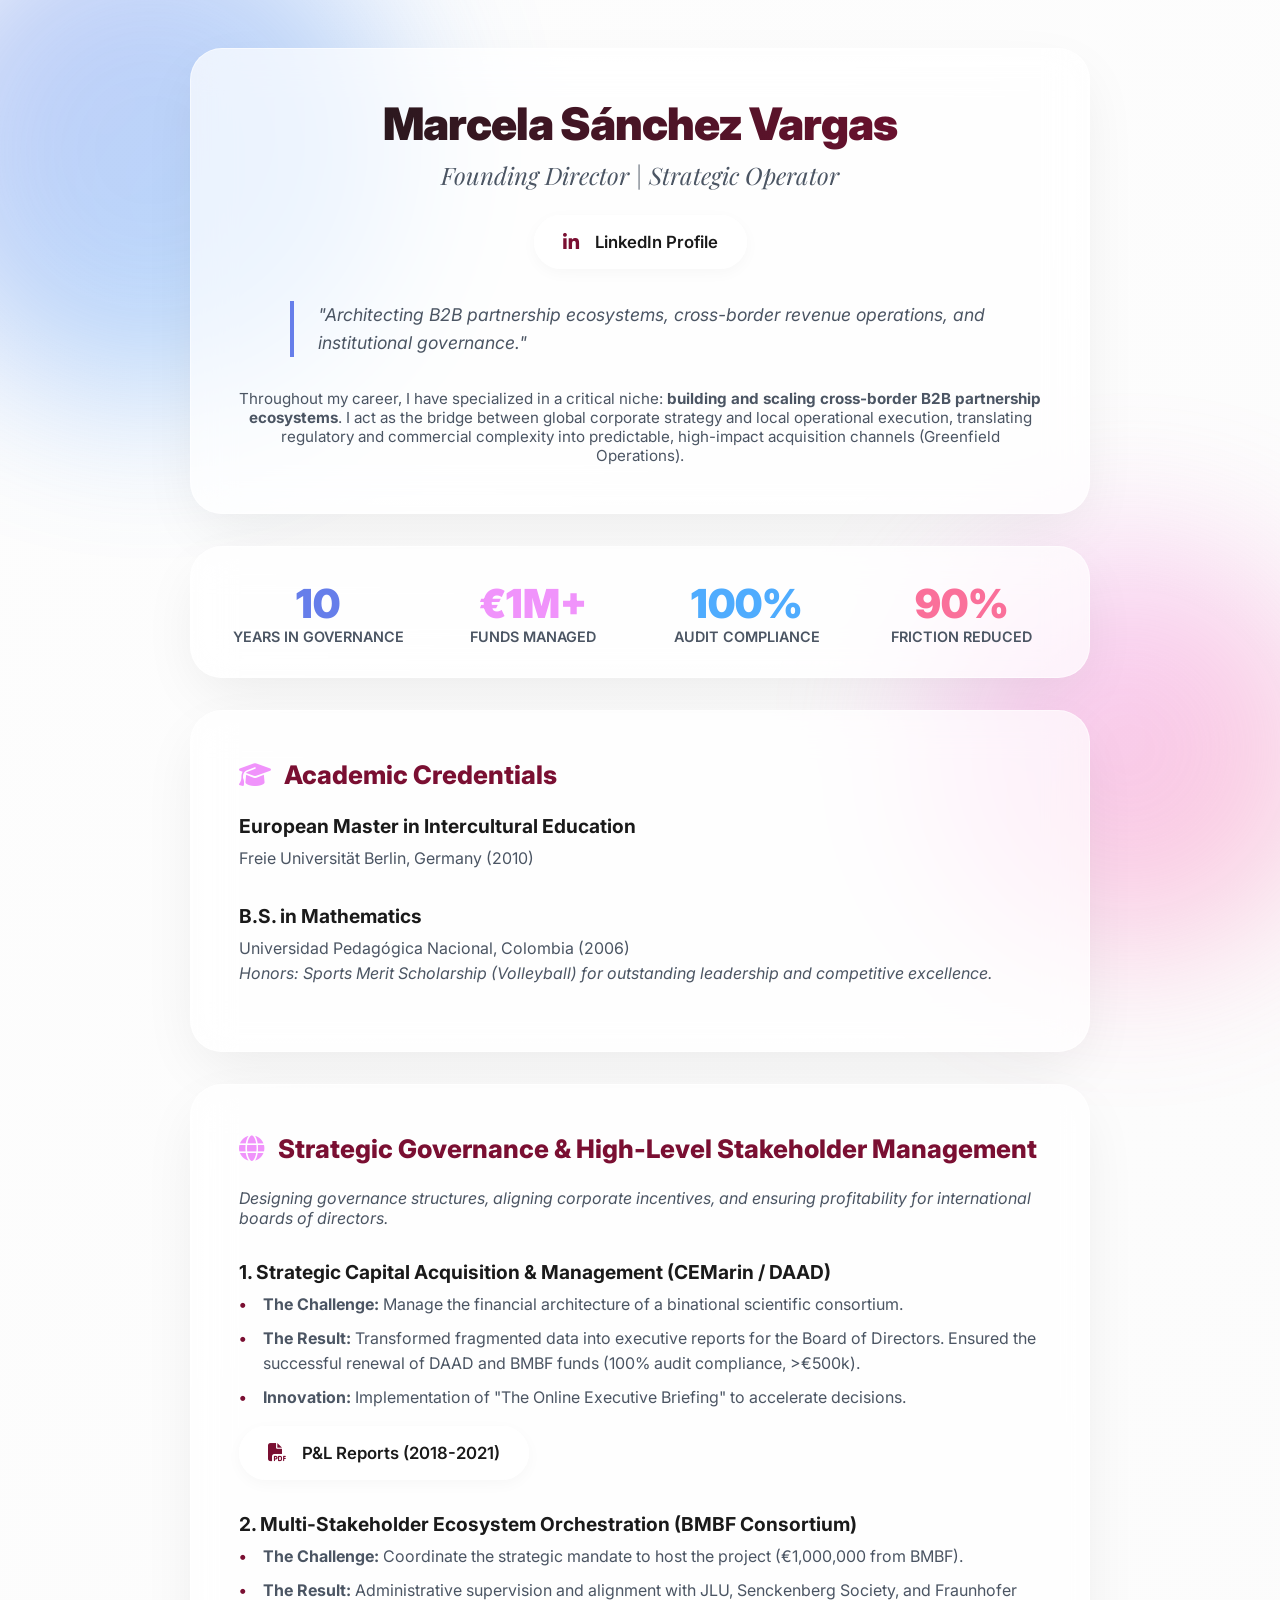
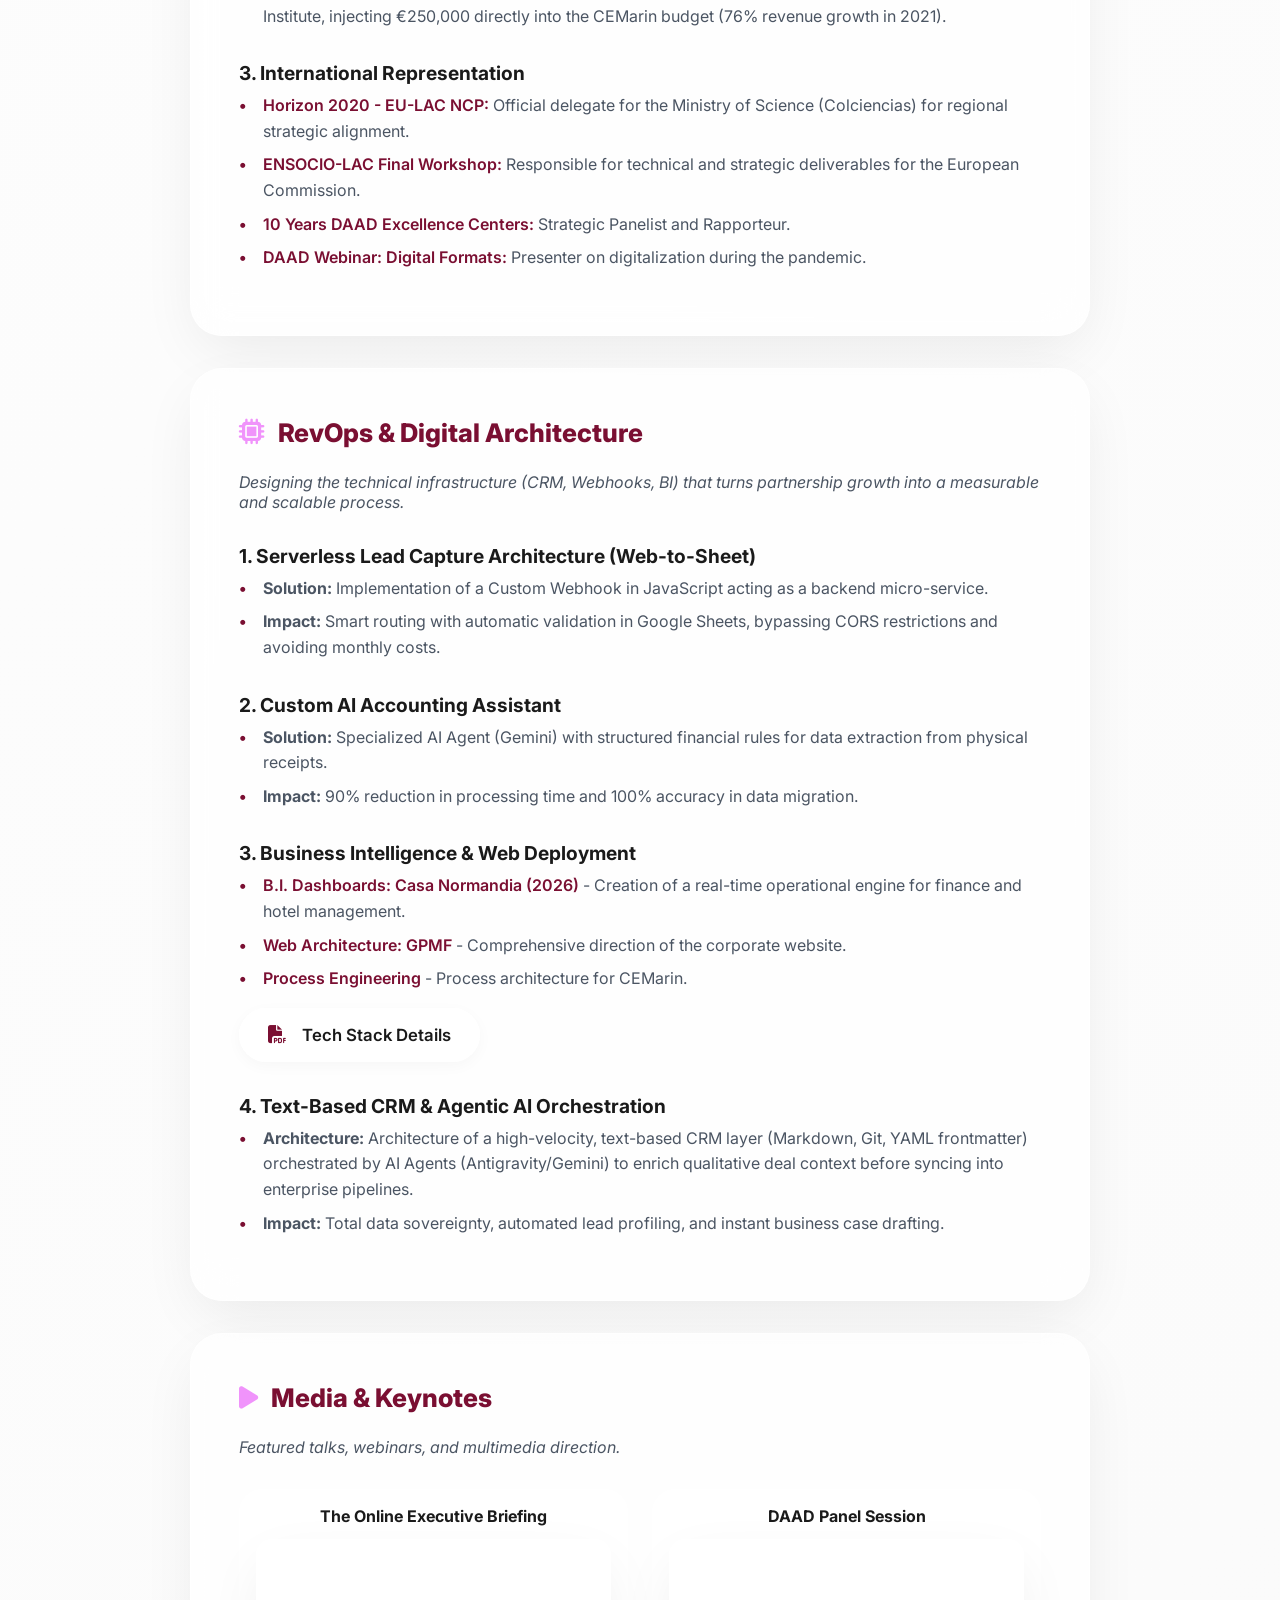
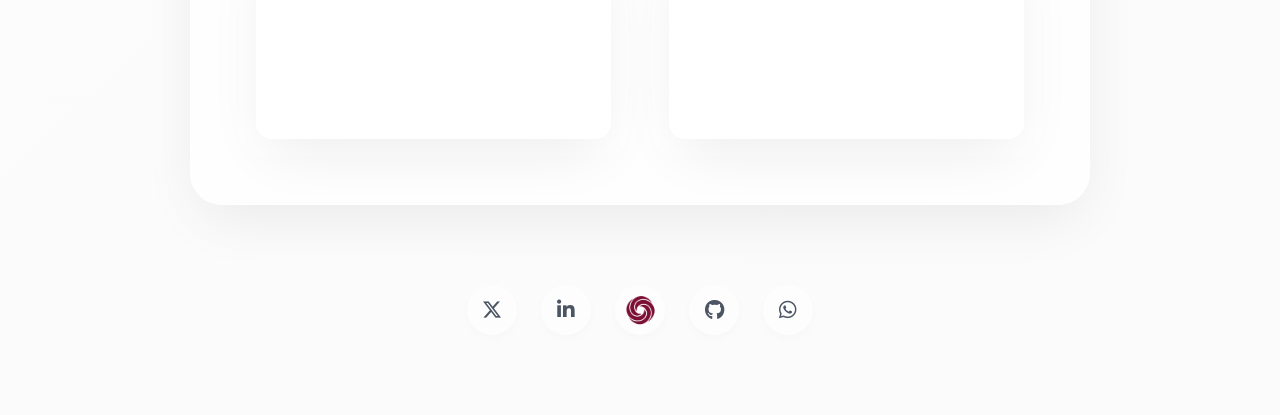
==== commit 9e25a0f7: "Add social icons block to bottom of portfolio" ====
--- a/portfolio.html
+++ b/portfolio.html
@@ -299,6 +299,36 @@
             border: 0;
         }
 
+        .social-icons {
+            display: flex;
+            justify-content: center;
+            gap: 1.5rem;
+            margin-top: 3rem;
+            margin-bottom: 2rem;
+        }
+
+        .social-icon {
+            display: flex;
+            align-items: center;
+            justify-content: center;
+            width: 50px;
+            height: 50px;
+            border-radius: 50%;
+            background: rgba(255,255,255,0.6);
+            color: var(--gray-600);
+            font-size: 1.25rem;
+            text-decoration: none;
+            transition: var(--transition-fluid);
+            box-shadow: 0 4px 10px rgba(0,0,0,0.02);
+        }
+
+        .social-icon:hover {
+            background: white;
+            color: var(--gamma-blue);
+            transform: translateY(-8px) rotate(8deg);
+            box-shadow: 0 12px 20px rgba(0,0,0,0.08);
+        }
+
         @media (max-width: 768px) {
             .glass-card { padding: 2rem; }
             .name { font-size: 2.2rem; }
@@ -471,6 +501,19 @@
 
             </div>
         </section>
+
+        <!-- Social Icons -->
+        <div class="social-icons fade-in-up delay-3">
+            <a href="https://x.com/MarceIaSanchez" title="X (Twitter)" class="social-icon"><i class="fa-brands fa-x-twitter"></i></a>
+            <a href="https://www.linkedin.com/in/marcelasanchezintercultural/" title="LinkedIn Personal" class="social-icon"><i class="fa-brands fa-linkedin-in"></i></a>
+            
+            <a href="https://globalpartnerships.vercel.app/en" title="Sitio Web GPMF" class="social-icon">
+                <img src="assets/logo/burgundy ball.png" alt="GPMF" style="width: 36px; height: 36px; object-fit: contain;">
+            </a>
+
+            <a href="https://github.com/GlobalPartnerships" title="GitHub Corporativo" class="social-icon"><i class="fa-brands fa-github"></i></a>
+            <a href="https://wa.me/573156166760" title="WhatsApp" class="social-icon"><i class="fa-brands fa-whatsapp"></i></a>
+        </div>
 
     </main>
 
